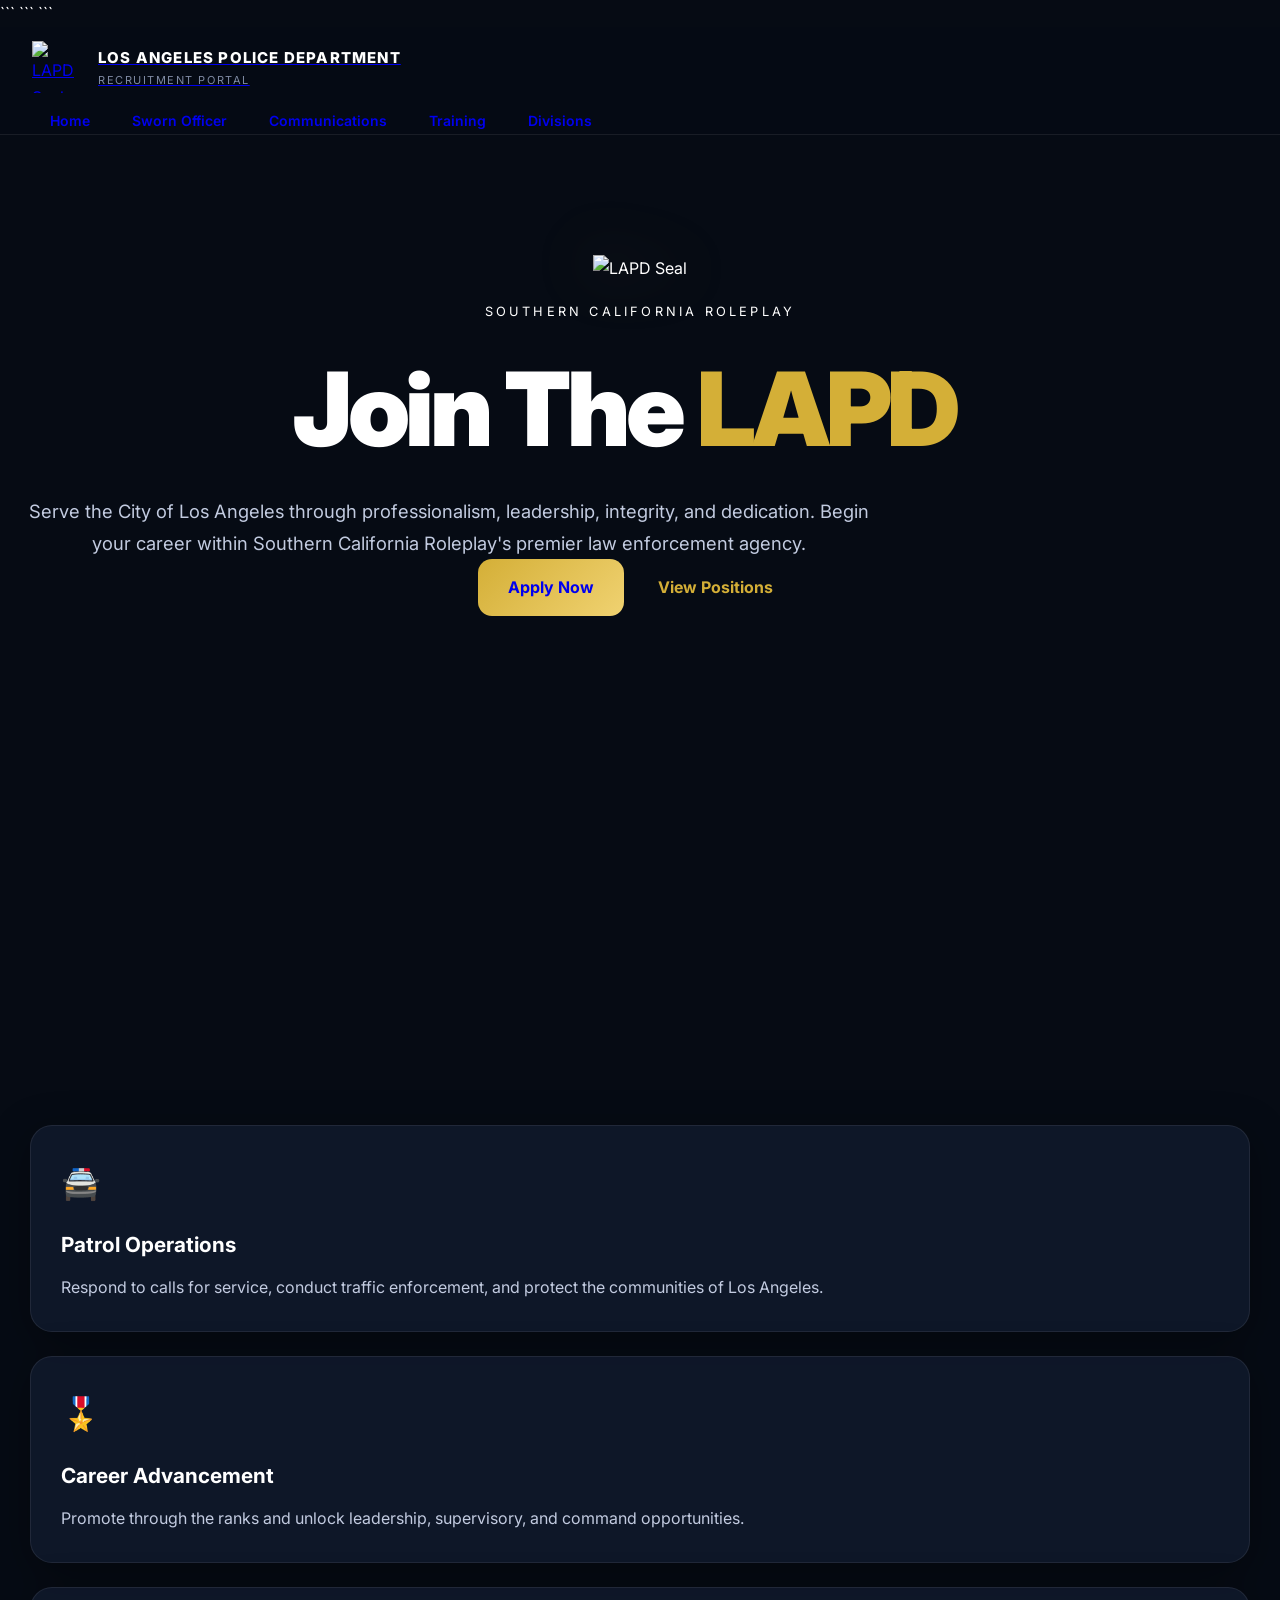
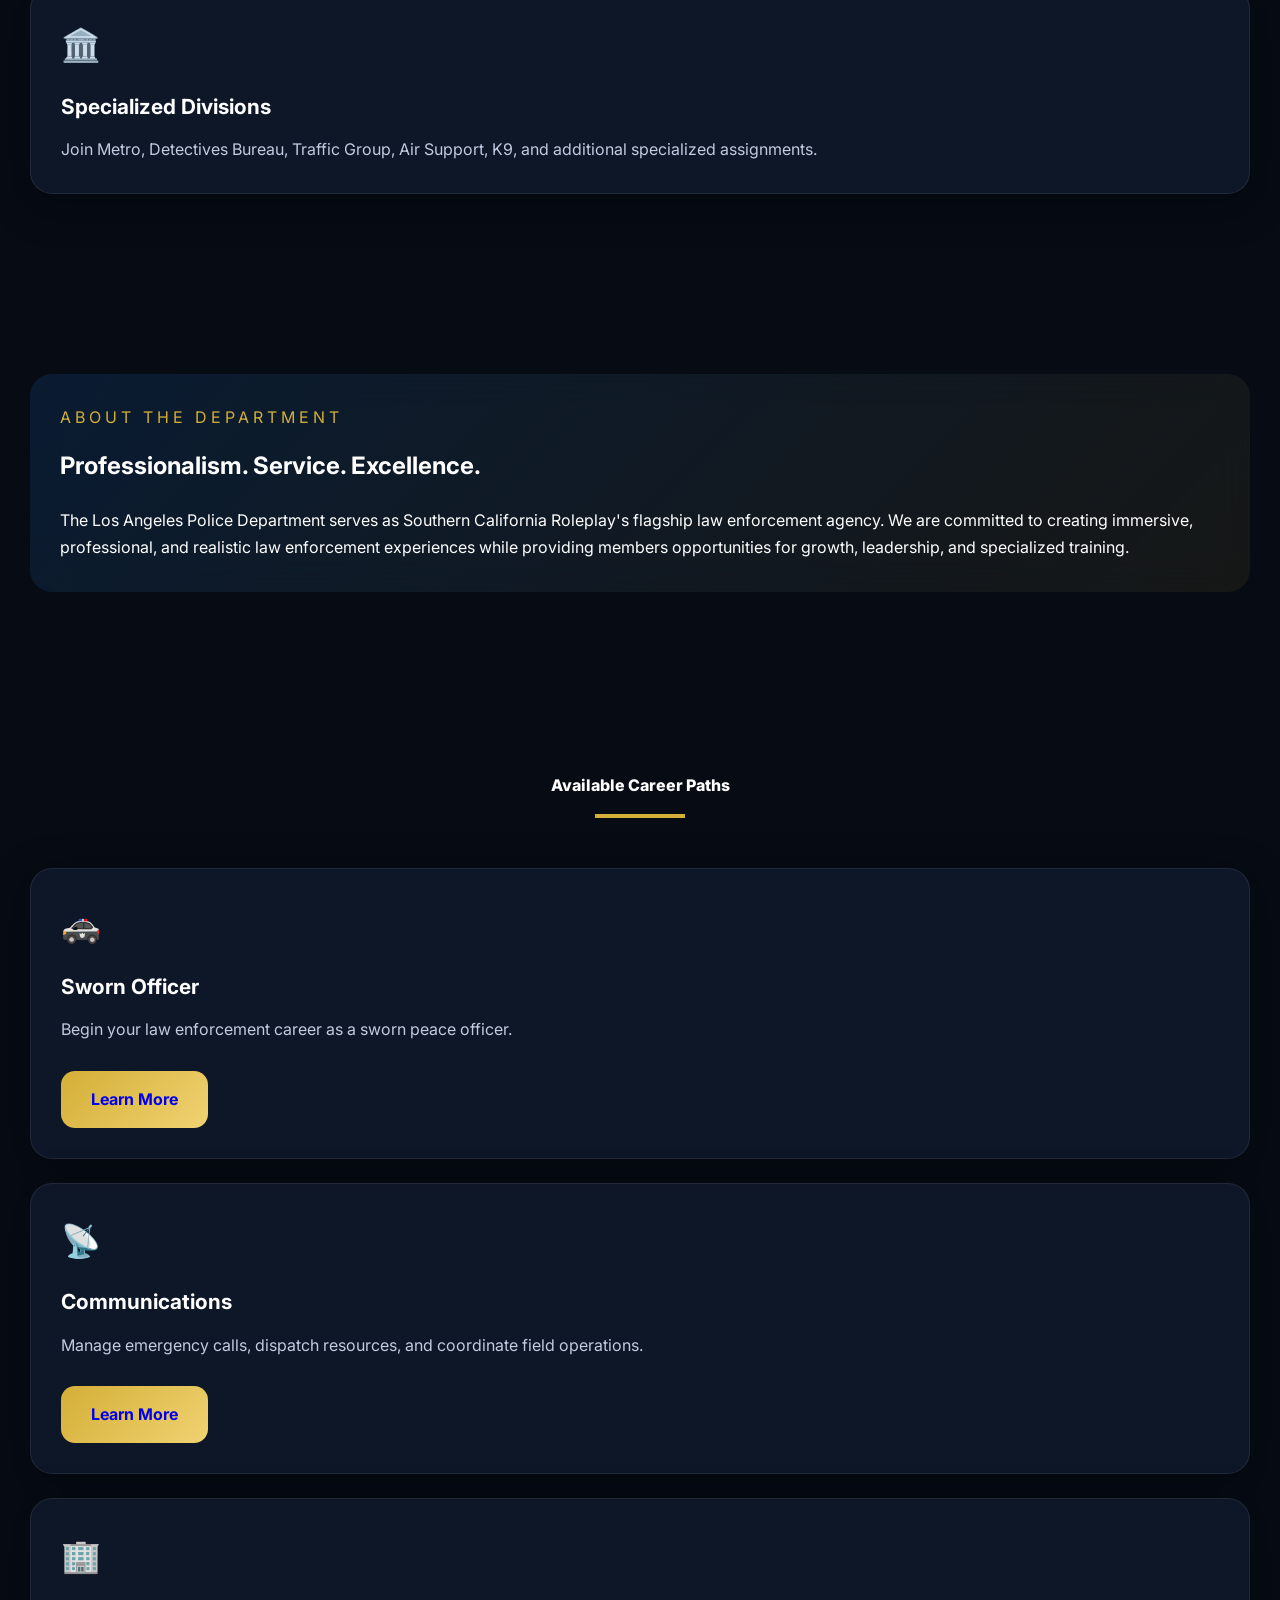
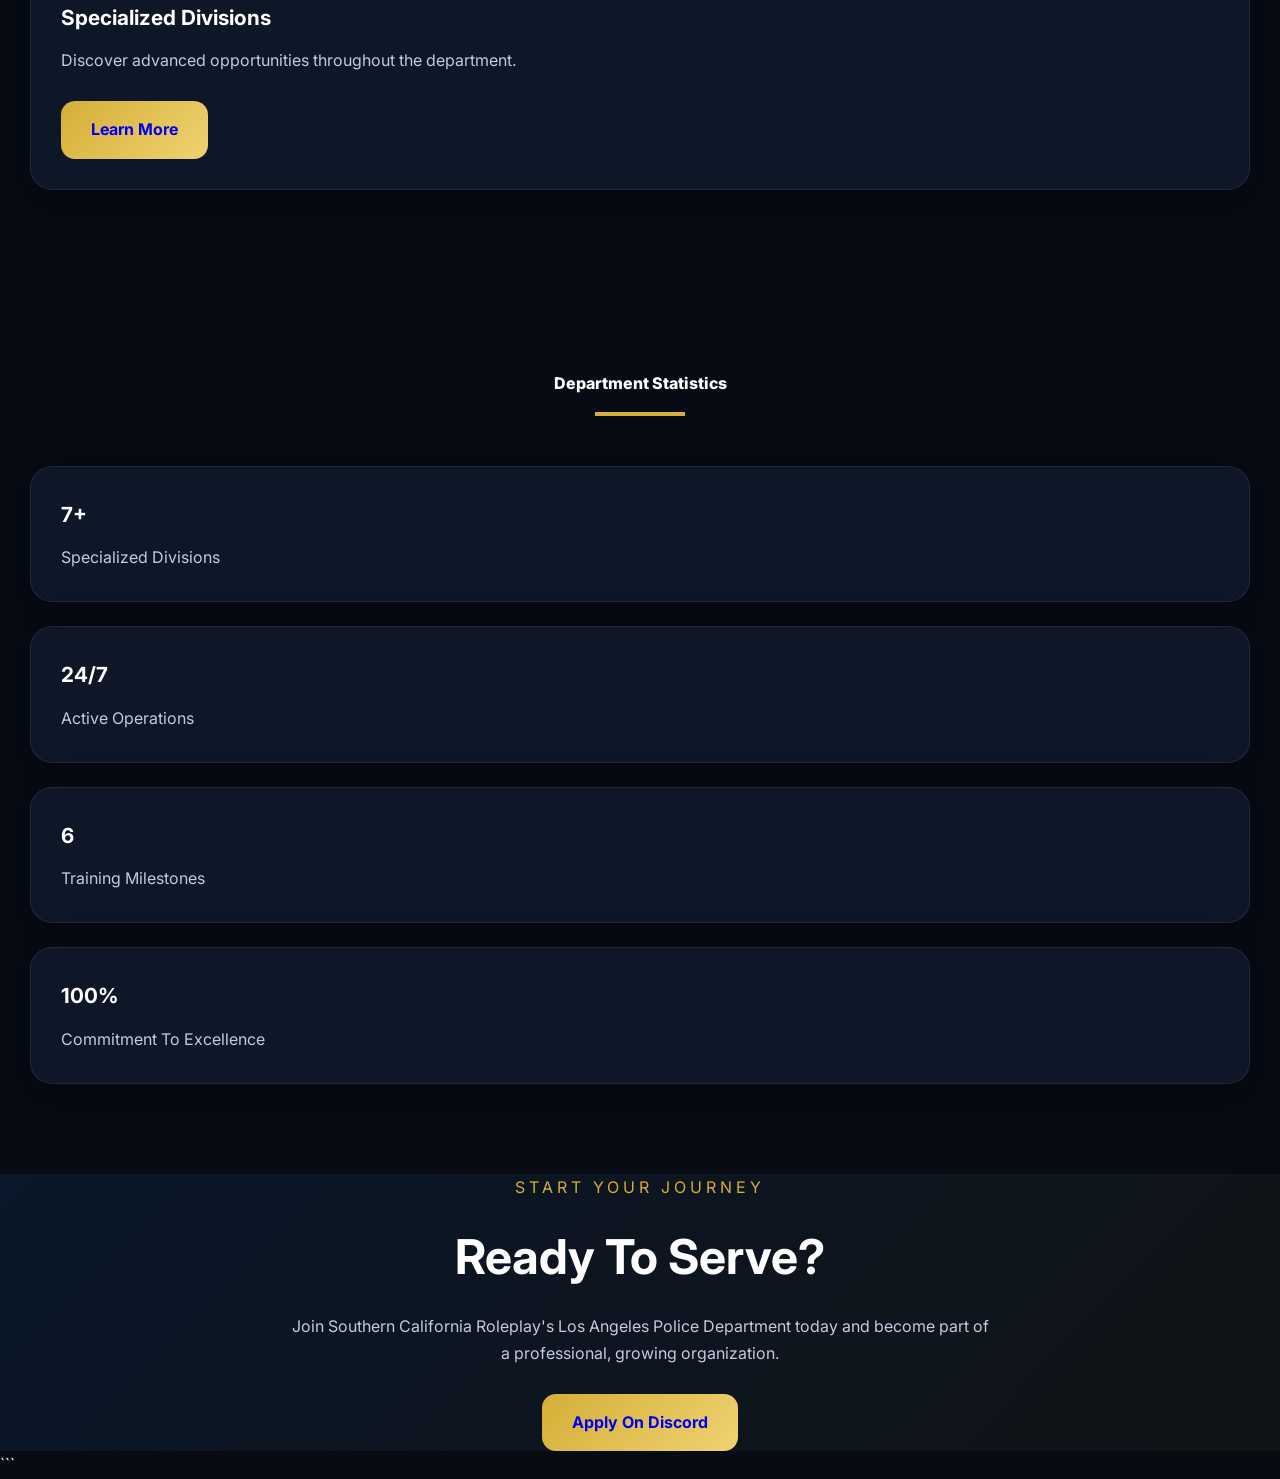
==== index.html @ cade48d7 "Update index.html" ====
<!DOCTYPE html>

<html lang="en">

<head>

```
<meta charset="UTF-8">
<meta name="viewport" content="width=device-width, initial-scale=1.0">

<title>LAPD Recruitment Portal | Southern California Roleplay</title>

<link rel="icon" type="image/png"
    href="https://upload.wikimedia.org/wikipedia/commons/a/aa/Seal_of_the_Los_Angeles_Police_Department.png">

<link rel="stylesheet" href="style.css">
```

</head>

<body>

```
<nav>

    <div class="nav-inner">

        <a class="nav-brand" href="index.html">

            <img src="https://upload.wikimedia.org/wikipedia/commons/a/aa/Seal_of_the_Los_Angeles_Police_Department.png"
                alt="LAPD Seal">

            <div class="nav-brand-text">
                <span class="dept">LOS ANGELES POLICE DEPARTMENT</span>
                <span class="sub">RECRUITMENT PORTAL</span>
            </div>

        </a>

        <ul class="nav-links">

            <li><a href="index.html">Home</a></li>
            <li><a href="sworn-officer.html">Sworn Officer</a></li>
            <li><a href="communications.html">Communications</a></li>
            <li><a href="training.html">Training</a></li>
            <li><a href="divisions.html">Divisions</a></li>

        </ul>

    </div>

</nav>

<section class="hero">

    <img class="hero-seal"
        src="https://upload.wikimedia.org/wikipedia/commons/a/aa/Seal_of_the_Los_Angeles_Police_Department.png"
        alt="LAPD Seal">

    <div class="hero-sub">
        SOUTHERN CALIFORNIA ROLEPLAY
    </div>

    <h1>
        Join The
        <span>LAPD</span>
    </h1>

    <p class="hero-tagline">

        Serve the City of Los Angeles through professionalism,
        leadership, integrity, and dedication.

        Begin your career within Southern California Roleplay's
        premier law enforcement agency.

    </p>

    <div class="hero-actions">

        <a href="https://discord.gg/8QvbBnqUuB"
            target="_blank"
            class="btn">
            Apply Now
        </a>

        <a href="sworn-officer.html"
            class="btn outline">
            View Positions
        </a>

    </div>

</section>

<section class="section">

    <div class="cards">

        <div class="card">

            <div class="card-icon">🚔</div>

            <h3>Patrol Operations</h3>

            <p>

                Respond to calls for service, conduct traffic
                enforcement, and protect the communities of Los Angeles.

            </p>

        </div>

        <div class="card">

            <div class="card-icon">🎖️</div>

            <h3>Career Advancement</h3>

            <p>

                Promote through the ranks and unlock leadership,
                supervisory, and command opportunities.

            </p>

        </div>

        <div class="card">

            <div class="card-icon">🏛️</div>

            <h3>Specialized Divisions</h3>

            <p>

                Join Metro, Detectives Bureau,
                Traffic Group, Air Support,
                K9, and additional specialized assignments.

            </p>

        </div>

    </div>

</section>

<section class="section">

    <div class="info-box">

        <div class="eyebrow">
            ABOUT THE DEPARTMENT
        </div>

        <h2 style="margin-bottom:20px;">
            Professionalism. Service. Excellence.
        </h2>

        <p>

            The Los Angeles Police Department serves as Southern California
            Roleplay's flagship law enforcement agency.

            We are committed to creating immersive, professional,
            and realistic law enforcement experiences while providing
            members opportunities for growth, leadership,
            and specialized training.

        </p>

    </div>

</section>

<section class="section">

    <div class="section-title">
        Available Career Paths
    </div>

    <div class="section-line"></div>

    <div class="cards">

        <div class="card">

            <div class="card-icon">
                🚓
            </div>

            <h3>
                Sworn Officer
            </h3>

            <p>

                Begin your law enforcement career
                as a sworn peace officer.

            </p>

            <br>

            <a href="sworn-officer.html"
                class="btn">
                Learn More
            </a>

        </div>

        <div class="card">

            <div class="card-icon">
                📡
            </div>

            <h3>
                Communications
            </h3>

            <p>

                Manage emergency calls,
                dispatch resources,
                and coordinate field operations.

            </p>

            <br>

            <a href="communications.html"
                class="btn">
                Learn More
            </a>

        </div>

        <div class="card">

            <div class="card-icon">
                🏢
            </div>

            <h3>
                Specialized Divisions
            </h3>

            <p>

                Discover advanced opportunities
                throughout the department.

            </p>

            <br>

            <a href="divisions.html"
                class="btn">
                Learn More
            </a>

        </div>

    </div>

</section>

<section class="section">

    <div class="section-title">
        Department Statistics
    </div>

    <div class="section-line"></div>

    <div class="cards">

        <div class="card">
            <h3>7+</h3>
            <p>Specialized Divisions</p>
        </div>

        <div class="card">
            <h3>24/7</h3>
            <p>Active Operations</p>
        </div>

        <div class="card">
            <h3>6</h3>
            <p>Training Milestones</p>
        </div>

        <div class="card">
            <h3>100%</h3>
            <p>Commitment To Excellence</p>
        </div>

    </div>

</section>

<section class="banner">

    <div class="eyebrow">
        START YOUR JOURNEY
    </div>

    <h2>
        Ready To Serve?
    </h2>

    <p>

        Join Southern California Roleplay's
        Los Angeles Police Department today
        and become part of a professional,
        growing organization.

    </p>

    <br>

    <a href="https://discord.gg/8QvbBnqUuB"
        target="_blank"
        class="btn">

        Apply On Discord

    </a>

</section>
```

</body>

</html>
---- style.css ----
@import url('https://fonts.googleapis.com/css2?family=Inter:wght@300;400;500;600;700;800;900&display=swap');

:root{
--bg:#060b14;
--surface:#0d1424;
--surface-light:#121c31;
--card:rgba(18,28,49,.72);

```
--primary:#1c5fa8;
--gold:#d4af37;

--text:#ffffff;
--text-soft:#c2cbe0;
--text-muted:#7f8aa3;

--border:rgba(255,255,255,.08);

--shadow:
    0 10px 40px rgba(0,0,0,.35);

--shadow-hover:
    0 20px 60px rgba(0,0,0,.55);

--radius:22px;

--transition:.35s cubic-bezier(.4,0,.2,1);
```

}

*{
margin:0;
padding:0;
box-sizing:border-box;
}

html{
scroll-behavior:smooth;
}

body{
font-family:'Inter',sans-serif;
background:var(--bg);
color:var(--text);
overflow-x:hidden;
min-height:100vh;
line-height:1.7;
position:relative;
}

/* Animated Background */

body::before{
content:'';
position:fixed;
inset:0;

```
background:
    radial-gradient(circle at 20% 20%, rgba(28,95,168,.18), transparent 30%),
    radial-gradient(circle at 80% 30%, rgba(212,175,55,.10), transparent 25%),
    radial-gradient(circle at 60% 80%, rgba(28,95,168,.14), transparent 30%);

animation:ambient 18s ease-in-out infinite alternate;

pointer-events:none;
z-index:-2;
```

}

body::after{
content:'';
position:fixed;
inset:0;

```
background-image:
    linear-gradient(rgba(255,255,255,.025) 1px, transparent 1px),
    linear-gradient(90deg, rgba(255,255,255,.025) 1px, transparent 1px);

background-size:60px 60px;

opacity:.25;

pointer-events:none;

z-index:-1;
```

}

@keyframes ambient{
0%{
transform:scale(1) translate(0,0);
}
100%{
transform:scale(1.15) translate(-40px,-20px);
}
}

/* NAVIGATION */

nav{
position:sticky;
top:0;
z-index:999;

```
backdrop-filter:blur(18px);

background:rgba(6,11,20,.75);

border-bottom:1px solid var(--border);
```

}

.nav-inner{
max-width:1400px;
margin:auto;

```
display:flex;
align-items:center;

padding:0 32px;
```

}

.nav-brand{
display:flex;
align-items:center;
gap:14px;

```
text-decoration:none;

margin-right:auto;

padding:14px 0;
```

}

.nav-brand img{
width:52px;
height:52px;
object-fit:contain;

```
animation:float 6s ease-in-out infinite;
```

}

.nav-brand-text{
display:flex;
flex-direction:column;
}

.nav-brand-text .dept{
color:white;
font-weight:800;
font-size:15px;
letter-spacing:.08em;
}

.nav-brand-text .sub{
color:var(--text-muted);
font-size:11px;
text-transform:uppercase;
letter-spacing:.14em;
}

.nav-links{
display:flex;
list-style:none;
gap:6px;
}

.nav-links a{
position:relative;

```
color:var(--text-soft);

text-decoration:none;

font-weight:600;

font-size:14px;

padding:12px 18px;

border-radius:12px;

transition:var(--transition);
```

}

.nav-links a::after{
content:'';

```
position:absolute;

bottom:6px;
left:50%;

width:0;
height:2px;

background:var(--gold);

transition:var(--transition);

transform:translateX(-50%);
```

}

.nav-links a:hover{
color:white;
background:rgba(255,255,255,.04);
}

.nav-links a:hover::after{
width:60%;
}

/* HERO */

.hero{
min-height:100vh;

```
display:flex;
justify-content:center;
align-items:center;
flex-direction:column;

text-align:center;

padding:120px 24px;

position:relative;
```

}

.hero-seal{
width:150px;

```
margin-bottom:35px;

filter:
    drop-shadow(0 0 30px rgba(212,175,55,.25));

animation:float 5s ease-in-out infinite;
```

}

.hero h1{
font-size:clamp(3rem,8vw,7rem);

```
line-height:.95;

font-weight:900;

letter-spacing:-.04em;

max-width:1200px;
```

}

.hero h1 span{
color:var(--gold);
}

.hero-sub{
margin-top:18px;

```
color:var(--text-muted);

letter-spacing:.25em;

text-transform:uppercase;

font-size:.8rem;
```

}

.hero-tagline{
max-width:850px;

```
margin-top:24px;

color:var(--text-soft);

font-size:1.15rem;
```

}

.hero-divider{
width:120px;
height:2px;

```
background:linear-gradient(
    90deg,
    transparent,
    var(--gold),
    transparent
);

margin:30px auto;
```

}

/* BUTTONS */

.btn{
display:inline-flex;

```
align-items:center;
justify-content:center;

padding:15px 30px;

border-radius:14px;

font-weight:700;

text-decoration:none;

transition:var(--transition);

cursor:pointer;
```

}

.btn:hover{
transform:translateY(-4px);
}

.btn{
background:linear-gradient(
135deg,
var(--gold),
#f0d271
);

```
color:#111;
```

}

.btn.outline{
background:transparent;

```
border:1px solid rgba(212,175,55,.4);

color:var(--gold);
```

}

/* PAGE HEADER */

.page-header{
text-align:center;
padding:100px 20px 60px;
}

.page-header h1{
font-size:clamp(2.5rem,6vw,5rem);
font-weight:800;
}

.eyebrow{
color:var(--gold);

```
text-transform:uppercase;

letter-spacing:.25em;

margin-bottom:15px;
```

}

/* SECTIONS */

.section{
max-width:1400px;
margin:auto;
padding:90px 30px;
}

.section-title{
text-align:center;

```
font-size:2.8rem;

margin-bottom:15px;

font-weight:800;
```

}

.section-line{
width:90px;
height:4px;

```
border-radius:999px;

background:var(--gold);

margin:0 auto 50px;
```

}

/* CARDS */

.cards{
display:grid;

```
grid-template-columns:
    repeat(auto-fit,minmax(300px,1fr));

gap:24px;
```

}

.card{
background:var(--card);

```
backdrop-filter:blur(20px);

border:1px solid var(--border);

border-radius:var(--radius);

padding:30px;

transition:var(--transition);

box-shadow:var(--shadow);
```

}

.card:hover{
transform:
translateY(-10px);

```
border-color:
    rgba(212,175,55,.35);

box-shadow:
    var(--shadow-hover);
```

}

.card h3{
margin-bottom:12px;
font-size:1.3rem;
}

.card p{
color:var(--text-soft);
}

.card-icon{
font-size:2rem;
margin-bottom:16px;
}

/* TWO COLUMN */

.two-col{
display:grid;
grid-template-columns:1fr 1fr;
gap:30px;
}

/* DIVISIONS */

.divisions-grid{
display:grid;

```
grid-template-columns:
    repeat(auto-fit,minmax(320px,1fr));

gap:24px;
```

}

.division-card{
background:var(--surface);

```
border:1px solid var(--border);

border-radius:20px;

padding:28px;

transition:var(--transition);
```

}

.division-card:hover{
transform:
translateY(-8px);

```
border-color:
    rgba(212,175,55,.3);
```

}

.division-card h3{
margin-bottom:8px;
}

.division-card p{
color:var(--text-soft);
}

/* TRAINING STEPS */

.steps{
display:flex;
flex-direction:column;
gap:24px;
}

.step{
display:flex;
gap:24px;
}

.step-num{
min-width:60px;
height:60px;

```
border-radius:50%;

background:linear-gradient(
    135deg,
    var(--gold),
    #f0d271
);

color:#111;

display:flex;
align-items:center;
justify-content:center;

font-weight:800;
```

}

.step-body{
background:var(--card);

```
border:1px solid var(--border);

padding:25px;

border-radius:18px;

flex:1;
```

}

/* INFO BOX */

.info-box{
background:
linear-gradient(
135deg,
rgba(28,95,168,.2),
rgba(212,175,55,.08)
);

```
border:1px solid rgba(255,255,255,.08);

backdrop-filter:blur(18px);

padding:30px;

border-radius:22px;
```

}

.info-box h3{
color:var(--gold);
margin-bottom:15px;
}

.info-box ul{
list-style:none;
}

.info-box li{
margin-bottom:10px;
color:var(--text-soft);
}

/* BANNER */

.banner{
text-align:center;

```
padding:120px 24px;

background:
    linear-gradient(
        135deg,
        rgba(28,95,168,.15),
        rgba(212,175,55,.05)
    );
```

}

.banner h2{
font-size:3rem;
margin-bottom:15px;
}

.banner p{
max-width:700px;
margin:auto;
color:var(--text-soft);
}

/* ANIMATIONS */

@keyframes float{
0%,100%{
transform:translateY(0);
}

```
50%{
    transform:translateY(-12px);
}
```

}

/* SCROLLBAR */

::-webkit-scrollbar{
width:10px;
}

::-webkit-scrollbar-track{
background:#09111f;
}

::-webkit-scrollbar-thumb{
background:#223452;
border-radius:999px;
}

::-webkit-scrollbar-thumb:hover

/* MOBILE */

@media(max-width:900px){

```
.nav-inner{
    flex-direction:column;
    padding:15px;
}

.nav-links{
    flex-wrap:wrap;
    justify-content:center;
}

.hero h1{
    font-size:3rem;
}

.two-col{
    grid-template-columns:1fr;
}

.section{
    padding:70px 20px;
}
```

}
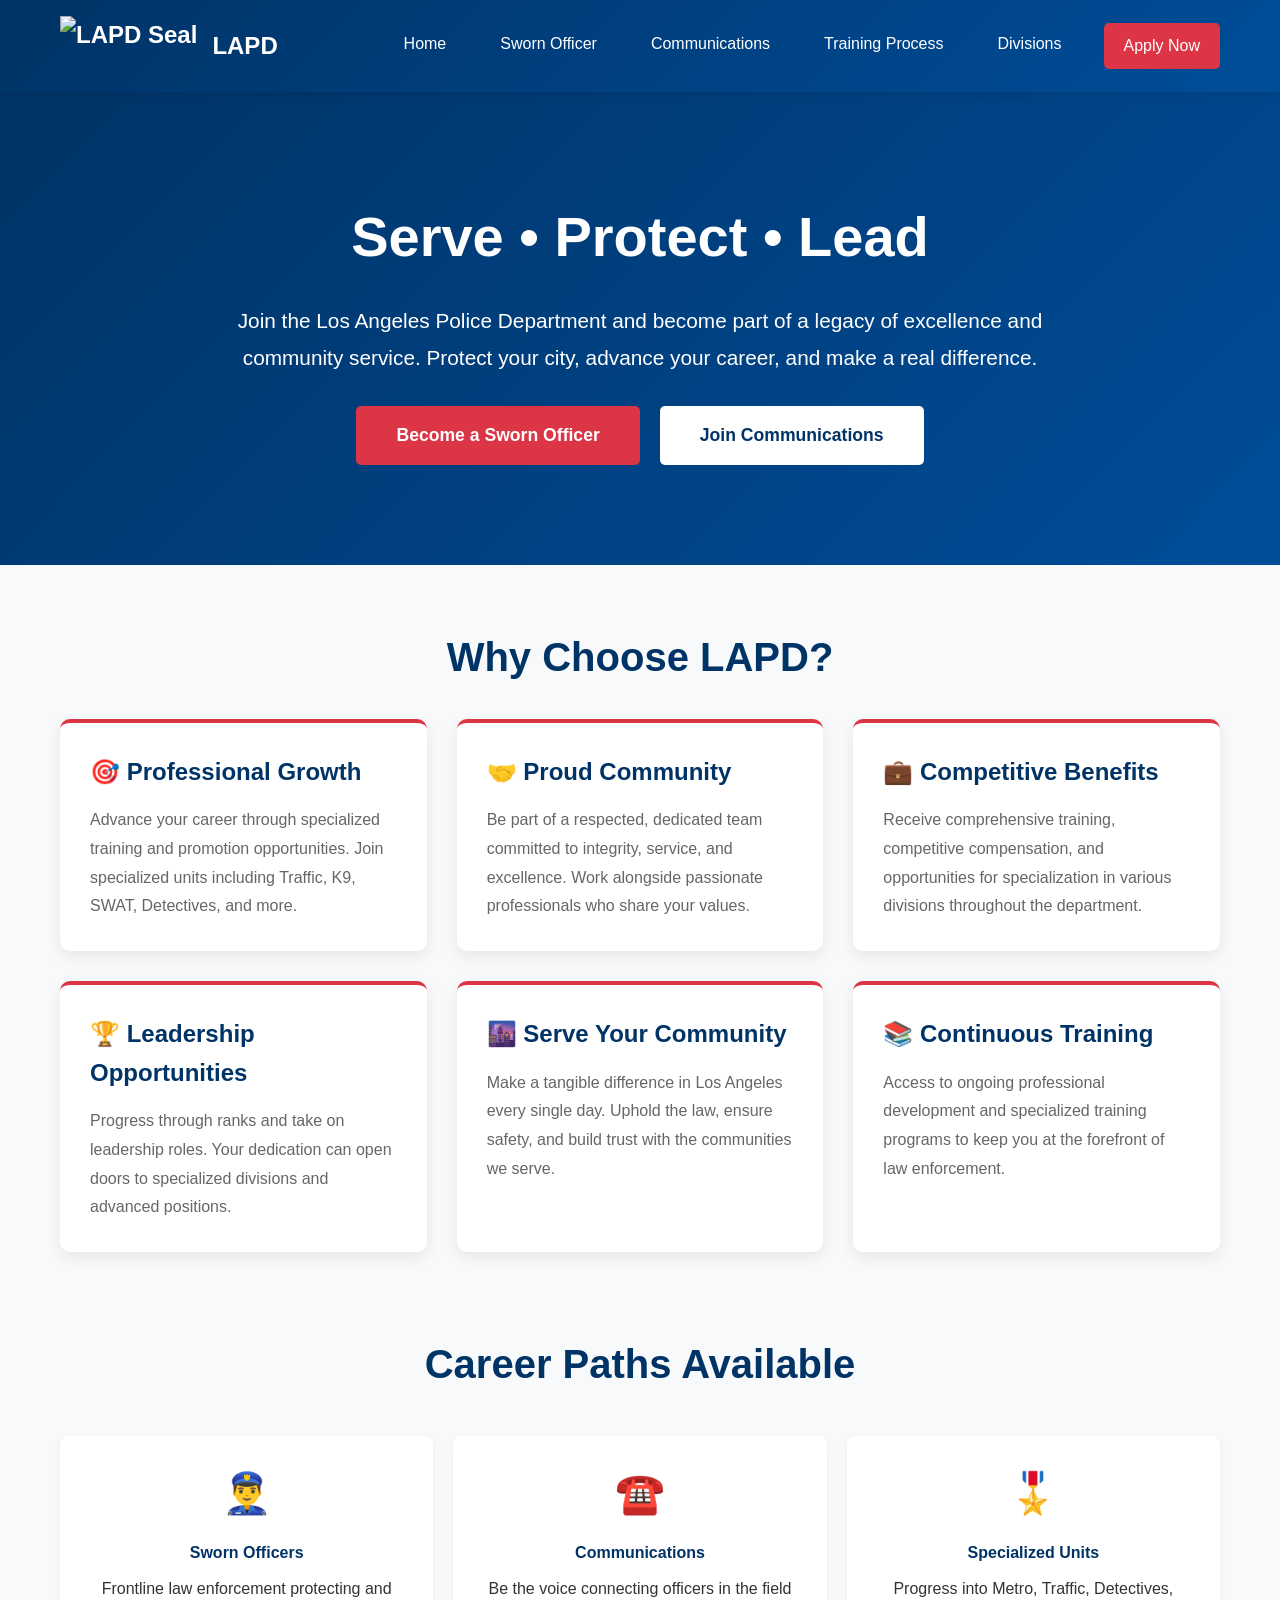
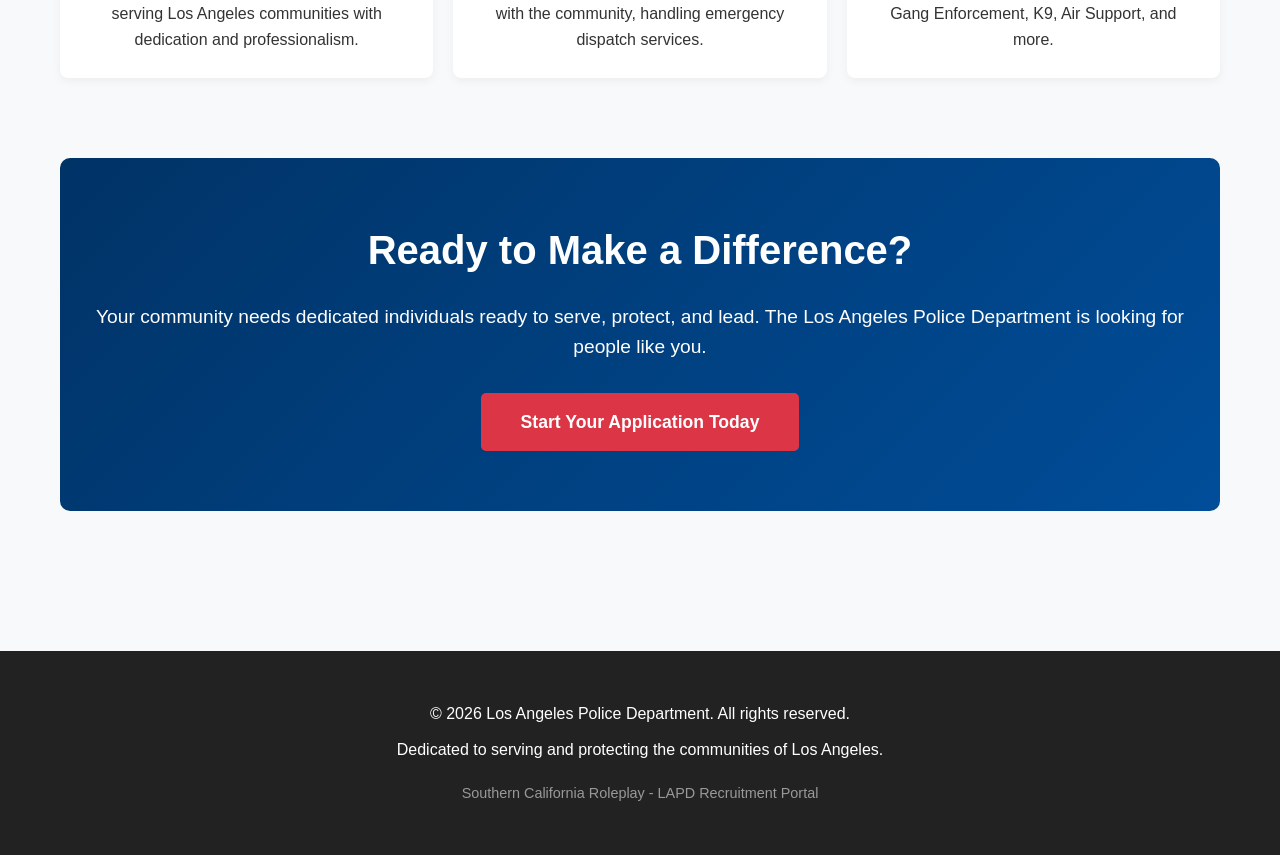
==== commit 9b7e13dc: "Enhance HTML structure and styling Added meta tags for character set and viewport, updated title, an" ====
--- a/index.html
+++ b/index.html
@@ -1,339 +1,384 @@
 <!DOCTYPE html>
-
 <html lang="en">
-
 <head>
-
-```
-<meta charset="UTF-8">
-<meta name="viewport" content="width=device-width, initial-scale=1.0">
-
-<title>LAPD Recruitment Portal | Southern California Roleplay</title>
-
-<link rel="icon" type="image/png"
-    href="https://upload.wikimedia.org/wikipedia/commons/a/aa/Seal_of_the_Los_Angeles_Police_Department.png">
-
-<link rel="stylesheet" href="style.css">
-```
-
+    <meta charset="UTF-8">
+    <meta name="viewport" content="width=device-width, initial-scale=1.0">
+    <title>LAPD - Los Angeles Police Department</title>
+    <link rel="icon" type="image/png" href="https://imgs.search.brave.com/Uksy3JBQ6Fc6BLzeH83DbgczmPlGqqbIhVcjA9YMeFY/rs:fit:860:0:0:0/g:ce/aHR0cHM6Ly91cGxv/YWQud2lraW1lZGlh/Lm9yZy93aWtpcGVk/aWEvY29tbW9ucy9h/L2FhL1NlYWxfb2Zf/dGhlX0xvc19Bbmdl/bGVzX1BvbGljZV9E/ZXBhcnRtZW50LnBu/Zw">
+    <style>
+        * {
+            margin: 0;
+            padding: 0;
+            box-sizing: border-box;
+        }
+
+        body {
+            font-family: 'Segoe UI', Tahoma, Geneva, Verdana, sans-serif;
+            line-height: 1.6;
+            color: #333;
+            background-color: #f8f9fa;
+        }
+
+        header {
+            background: linear-gradient(135deg, #003366 0%, #004d99 100%);
+            color: white;
+            padding: 1rem 0;
+            position: sticky;
+            top: 0;
+            z-index: 1000;
+            box-shadow: 0 2px 10px rgba(0,0,0,0.1);
+        }
+
+        .header-content {
+            max-width: 1200px;
+            margin: 0 auto;
+            padding: 0 20px;
+            display: flex;
+            justify-content: space-between;
+            align-items: center;
+        }
+
+        .logo {
+            display: flex;
+            align-items: center;
+            gap: 15px;
+            font-size: 24px;
+            font-weight: bold;
+        }
+
+        .logo img {
+            height: 60px;
+            width: auto;
+        }
+
+        nav {
+            display: flex;
+            gap: 30px;
+            list-style: none;
+        }
+
+        nav a {
+            color: white;
+            text-decoration: none;
+            font-weight: 500;
+            transition: all 0.3s ease;
+            padding: 8px 12px;
+            border-radius: 4px;
+        }
+
+        nav a:hover {
+            background-color: rgba(255,255,255,0.1);
+            transform: translateY(-2px);
+        }
+
+        .apply-btn {
+            background-color: #dc3545 !important;
+            padding: 10px 20px !important;
+            border-radius: 5px !important;
+            transition: background-color 0.3s ease;
+        }
+
+        .apply-btn:hover {
+            background-color: #c82333 !important;
+        }
+
+        .hero {
+            background: linear-gradient(135deg, #003366 0%, #004d99 100%);
+            color: white;
+            padding: 100px 20px;
+            text-align: center;
+            position: relative;
+            overflow: hidden;
+        }
+
+        .hero::before {
+            content: '';
+            position: absolute;
+            top: 0;
+            left: 0;
+            right: 0;
+            bottom: 0;
+            background: url('data:image/svg+xml,<svg xmlns="http://www.w3.org/2000/svg" viewBox="0 0 1200 600"><defs><pattern id="grid" width="40" height="40" patternUnits="userSpaceOnUse"><path d="M 40 0 L 0 0 0 40" fill="none" stroke="white" stroke-width="0.5" opacity="0.05"/></pattern></defs><rect width="1200" height="600" fill="url(%23grid)"/></svg>');
+            opacity: 0.1;
+        }
+
+        .hero-content {
+            max-width: 900px;
+            margin: 0 auto;
+            position: relative;
+            z-index: 1;
+        }
+
+        .hero h1 {
+            font-size: 3.5rem;
+            margin-bottom: 20px;
+            font-weight: 700;
+        }
+
+        .hero p {
+            font-size: 1.3rem;
+            margin-bottom: 30px;
+            line-height: 1.8;
+        }
+
+        .hero-buttons {
+            display: flex;
+            gap: 20px;
+            justify-content: center;
+            flex-wrap: wrap;
+        }
+
+        .btn {
+            padding: 15px 40px;
+            font-size: 1.1rem;
+            border: none;
+            border-radius: 5px;
+            cursor: pointer;
+            text-decoration: none;
+            display: inline-block;
+            transition: all 0.3s ease;
+            font-weight: 600;
+        }
+
+        .btn-primary {
+            background-color: #dc3545;
+            color: white;
+        }
+
+        .btn-primary:hover {
+            background-color: #c82333;
+            transform: translateY(-3px);
+            box-shadow: 0 10px 25px rgba(220,53,69,0.3);
+        }
+
+        .btn-secondary {
+            background-color: white;
+            color: #003366;
+        }
+
+        .btn-secondary:hover {
+            background-color: #f0f0f0;
+            transform: translateY(-3px);
+            box-shadow: 0 10px 25px rgba(0,51,102,0.2);
+        }
+
+        .content {
+            max-width: 1200px;
+            margin: 0 auto;
+            padding: 60px 20px;
+        }
+
+        .section {
+            margin-bottom: 80px;
+        }
+
+        .section-title {
+            font-size: 2.5rem;
+            color: #003366;
+            margin-bottom: 30px;
+            text-align: center;
+        }
+
+        .cards {
+            display: grid;
+            grid-template-columns: repeat(auto-fit, minmax(300px, 1fr));
+            gap: 30px;
+            margin-bottom: 40px;
+        }
+
+        .card {
+            background: white;
+            padding: 30px;
+            border-radius: 10px;
+            box-shadow: 0 5px 15px rgba(0,0,0,0.08);
+            transition: all 0.3s ease;
+            border-top: 4px solid #dc3545;
+        }
+
+        .card:hover {
+            transform: translateY(-10px);
+            box-shadow: 0 15px 30px rgba(0,0,0,0.15);
+        }
+
+        .card h3 {
+            color: #003366;
+            margin-bottom: 15px;
+            font-size: 1.5rem;
+        }
+
+        .card p {
+            color: #666;
+            line-height: 1.8;
+        }
+
+        .features {
+            display: grid;
+            grid-template-columns: repeat(auto-fit, minmax(250px, 1fr));
+            gap: 20px;
+            margin: 40px 0;
+        }
+
+        .feature {
+            background: white;
+            padding: 25px;
+            border-radius: 8px;
+            box-shadow: 0 3px 10px rgba(0,0,0,0.05);
+            text-align: center;
+        }
+
+        .feature-icon {
+            font-size: 2.5rem;
+            margin-bottom: 15px;
+        }
+
+        .feature h4 {
+            color: #003366;
+            margin-bottom: 10px;
+        }
+
+        .cta-section {
+            background: linear-gradient(135deg, #003366 0%, #004d99 100%);
+            color: white;
+            padding: 60px 20px;
+            text-align: center;
+            border-radius: 10px;
+            margin-top: 60px;
+        }
+
+        .cta-section h2 {
+            font-size: 2.5rem;
+            margin-bottom: 20px;
+        }
+
+        .cta-section p {
+            font-size: 1.2rem;
+            margin-bottom: 30px;
+        }
+
+        footer {
+            background-color: #222;
+            color: white;
+            text-align: center;
+            padding: 40px 20px;
+            margin-top: 80px;
+        }
+
+        footer p {
+            margin: 10px 0;
+        }
+
+        @media (max-width: 768px) {
+            nav {
+                flex-direction: column;
+                gap: 10px;
+            }
+
+            .hero h1 {
+                font-size: 2.5rem;
+            }
+
+            .hero-buttons {
+                flex-direction: column;
+            }
+
+            .hero-buttons .btn {
+                width: 100%;
+            }
+        }
+    </style>
 </head>
-
 <body>
-
-```
-<nav>
-
-    <div class="nav-inner">
-
-        <a class="nav-brand" href="index.html">
-
-            <img src="https://upload.wikimedia.org/wikipedia/commons/a/aa/Seal_of_the_Los_Angeles_Police_Department.png"
-                alt="LAPD Seal">
-
-            <div class="nav-brand-text">
-                <span class="dept">LOS ANGELES POLICE DEPARTMENT</span>
-                <span class="sub">RECRUITMENT PORTAL</span>
+    <header>
+        <div class="header-content">
+            <div class="logo">
+                <img src="https://imgs.search.brave.com/Uksy3JBQ6Fc6BLzeH83DbgczmPlGqqbIhVcjA9YMeFY/rs:fit:860:0:0:0/g:ce/aHR0cHM6Ly91cGxv/YWQud2lraW1lZGlh/Lm9yZy93aWtpcGVk/aWEvY29tbW9ucy9h/L2FhL1NlYWxfb2Zf/dGhlX0xvc19Bbmdl/bGVzX1BvbGljZV9E/ZXBhcnRtZW50LnBu/Zw" alt="LAPD Seal">
+                <span>LAPD</span>
             </div>
-
-        </a>
-
-        <ul class="nav-links">
-
-            <li><a href="index.html">Home</a></li>
-            <li><a href="sworn-officer.html">Sworn Officer</a></li>
-            <li><a href="communications.html">Communications</a></li>
-            <li><a href="training.html">Training</a></li>
-            <li><a href="divisions.html">Divisions</a></li>
-
-        </ul>
-
+            <nav>
+                <a href="index.html">Home</a>
+                <a href="sworn-officer.html">Sworn Officer</a>
+                <a href="communications.html">Communications</a>
+                <a href="training.html">Training Process</a>
+                <a href="divisions.html">Divisions</a>
+                <a href="https://discord.gg/8QvbBnqUuB" class="apply-btn" target="_blank">Apply Now</a>
+            </nav>
+        </div>
+    </header>
+
+    <section class="hero">
+        <div class="hero-content">
+            <h1>Serve • Protect • Lead</h1>
+            <p>Join the Los Angeles Police Department and become part of a legacy of excellence and community service. Protect your city, advance your career, and make a real difference.</p>
+            <div class="hero-buttons">
+                <a href="sworn-officer.html" class="btn btn-primary">Become a Sworn Officer</a>
+                <a href="communications.html" class="btn btn-secondary">Join Communications</a>
+            </div>
+        </div>
+    </section>
+
+    <div class="content">
+        <section class="section">
+            <h2 class="section-title">Why Choose LAPD?</h2>
+            <div class="cards">
+                <div class="card">
+                    <h3>🎯 Professional Growth</h3>
+                    <p>Advance your career through specialized training and promotion opportunities. Join specialized units including Traffic, K9, SWAT, Detectives, and more.</p>
+                </div>
+                <div class="card">
+                    <h3>🤝 Proud Community</h3>
+                    <p>Be part of a respected, dedicated team committed to integrity, service, and excellence. Work alongside passionate professionals who share your values.</p>
+                </div>
+                <div class="card">
+                    <h3>💼 Competitive Benefits</h3>
+                    <p>Receive comprehensive training, competitive compensation, and opportunities for specialization in various divisions throughout the department.</p>
+                </div>
+                <div class="card">
+                    <h3>🏆 Leadership Opportunities</h3>
+                    <p>Progress through ranks and take on leadership roles. Your dedication can open doors to specialized divisions and advanced positions.</p>
+                </div>
+                <div class="card">
+                    <h3>🌆 Serve Your Community</h3>
+                    <p>Make a tangible difference in Los Angeles every single day. Uphold the law, ensure safety, and build trust with the communities we serve.</p>
+                </div>
+                <div class="card">
+                    <h3>📚 Continuous Training</h3>
+                    <p>Access to ongoing professional development and specialized training programs to keep you at the forefront of law enforcement.</p>
+                </div>
+            </div>
+        </section>
+
+        <section class="section">
+            <h2 class="section-title">Career Paths Available</h2>
+            <div class="features">
+                <div class="feature">
+                    <div class="feature-icon">👮‍♂️</div>
+                    <h4>Sworn Officers</h4>
+                    <p>Frontline law enforcement protecting and serving Los Angeles communities with dedication and professionalism.</p>
+                </div>
+                <div class="feature">
+                    <div class="feature-icon">☎️</div>
+                    <h4>Communications</h4>
+                    <p>Be the voice connecting officers in the field with the community, handling emergency dispatch services.</p>
+                </div>
+                <div class="feature">
+                    <div class="feature-icon">🎖️</div>
+                    <h4>Specialized Units</h4>
+                    <p>Progress into Metro, Traffic, Detectives, Gang Enforcement, K9, Air Support, and more.</p>
+                </div>
+            </div>
+        </section>
+
+        <section class="cta-section">
+            <h2>Ready to Make a Difference?</h2>
+            <p>Your community needs dedicated individuals ready to serve, protect, and lead. The Los Angeles Police Department is looking for people like you.</p>
+            <a href="https://discord.gg/8QvbBnqUuB" class="btn btn-primary" target="_blank">Start Your Application Today</a>
+        </section>
     </div>
 
-</nav>
-
-<section class="hero">
-
-    <img class="hero-seal"
-        src="https://upload.wikimedia.org/wikipedia/commons/a/aa/Seal_of_the_Los_Angeles_Police_Department.png"
-        alt="LAPD Seal">
-
-    <div class="hero-sub">
-        SOUTHERN CALIFORNIA ROLEPLAY
-    </div>
-
-    <h1>
-        Join The
-        <span>LAPD</span>
-    </h1>
-
-    <p class="hero-tagline">
-
-        Serve the City of Los Angeles through professionalism,
-        leadership, integrity, and dedication.
-
-        Begin your career within Southern California Roleplay's
-        premier law enforcement agency.
-
-    </p>
-
-    <div class="hero-actions">
-
-        <a href="https://discord.gg/8QvbBnqUuB"
-            target="_blank"
-            class="btn">
-            Apply Now
-        </a>
-
-        <a href="sworn-officer.html"
-            class="btn outline">
-            View Positions
-        </a>
-
-    </div>
-
-</section>
-
-<section class="section">
-
-    <div class="cards">
-
-        <div class="card">
-
-            <div class="card-icon">🚔</div>
-
-            <h3>Patrol Operations</h3>
-
-            <p>
-
-                Respond to calls for service, conduct traffic
-                enforcement, and protect the communities of Los Angeles.
-
-            </p>
-
-        </div>
-
-        <div class="card">
-
-            <div class="card-icon">🎖️</div>
-
-            <h3>Career Advancement</h3>
-
-            <p>
-
-                Promote through the ranks and unlock leadership,
-                supervisory, and command opportunities.
-
-            </p>
-
-        </div>
-
-        <div class="card">
-
-            <div class="card-icon">🏛️</div>
-
-            <h3>Specialized Divisions</h3>
-
-            <p>
-
-                Join Metro, Detectives Bureau,
-                Traffic Group, Air Support,
-                K9, and additional specialized assignments.
-
-            </p>
-
-        </div>
-
-    </div>
-
-</section>
-
-<section class="section">
-
-    <div class="info-box">
-
-        <div class="eyebrow">
-            ABOUT THE DEPARTMENT
-        </div>
-
-        <h2 style="margin-bottom:20px;">
-            Professionalism. Service. Excellence.
-        </h2>
-
-        <p>
-
-            The Los Angeles Police Department serves as Southern California
-            Roleplay's flagship law enforcement agency.
-
-            We are committed to creating immersive, professional,
-            and realistic law enforcement experiences while providing
-            members opportunities for growth, leadership,
-            and specialized training.
-
-        </p>
-
-    </div>
-
-</section>
-
-<section class="section">
-
-    <div class="section-title">
-        Available Career Paths
-    </div>
-
-    <div class="section-line"></div>
-
-    <div class="cards">
-
-        <div class="card">
-
-            <div class="card-icon">
-                🚓
-            </div>
-
-            <h3>
-                Sworn Officer
-            </h3>
-
-            <p>
-
-                Begin your law enforcement career
-                as a sworn peace officer.
-
-            </p>
-
-            <br>
-
-            <a href="sworn-officer.html"
-                class="btn">
-                Learn More
-            </a>
-
-        </div>
-
-        <div class="card">
-
-            <div class="card-icon">
-                📡
-            </div>
-
-            <h3>
-                Communications
-            </h3>
-
-            <p>
-
-                Manage emergency calls,
-                dispatch resources,
-                and coordinate field operations.
-
-            </p>
-
-            <br>
-
-            <a href="communications.html"
-                class="btn">
-                Learn More
-            </a>
-
-        </div>
-
-        <div class="card">
-
-            <div class="card-icon">
-                🏢
-            </div>
-
-            <h3>
-                Specialized Divisions
-            </h3>
-
-            <p>
-
-                Discover advanced opportunities
-                throughout the department.
-
-            </p>
-
-            <br>
-
-            <a href="divisions.html"
-                class="btn">
-                Learn More
-            </a>
-
-        </div>
-
-    </div>
-
-</section>
-
-<section class="section">
-
-    <div class="section-title">
-        Department Statistics
-    </div>
-
-    <div class="section-line"></div>
-
-    <div class="cards">
-
-        <div class="card">
-            <h3>7+</h3>
-            <p>Specialized Divisions</p>
-        </div>
-
-        <div class="card">
-            <h3>24/7</h3>
-            <p>Active Operations</p>
-        </div>
-
-        <div class="card">
-            <h3>6</h3>
-            <p>Training Milestones</p>
-        </div>
-
-        <div class="card">
-            <h3>100%</h3>
-            <p>Commitment To Excellence</p>
-        </div>
-
-    </div>
-
-</section>
-
-<section class="banner">
-
-    <div class="eyebrow">
-        START YOUR JOURNEY
-    </div>
-
-    <h2>
-        Ready To Serve?
-    </h2>
-
-    <p>
-
-        Join Southern California Roleplay's
-        Los Angeles Police Department today
-        and become part of a professional,
-        growing organization.
-
-    </p>
-
-    <br>
-
-    <a href="https://discord.gg/8QvbBnqUuB"
-        target="_blank"
-        class="btn">
-
-        Apply On Discord
-
-    </a>
-
-</section>
-```
-
+    <footer>
+        <p>&copy; 2026 Los Angeles Police Department. All rights reserved.</p>
+        <p>Dedicated to serving and protecting the communities of Los Angeles.</p>
+        <p style="margin-top: 20px; font-size: 0.9rem; color: #999;">Southern California Roleplay - LAPD Recruitment Portal</p>
+    </footer>
 </body>
-
 </html>
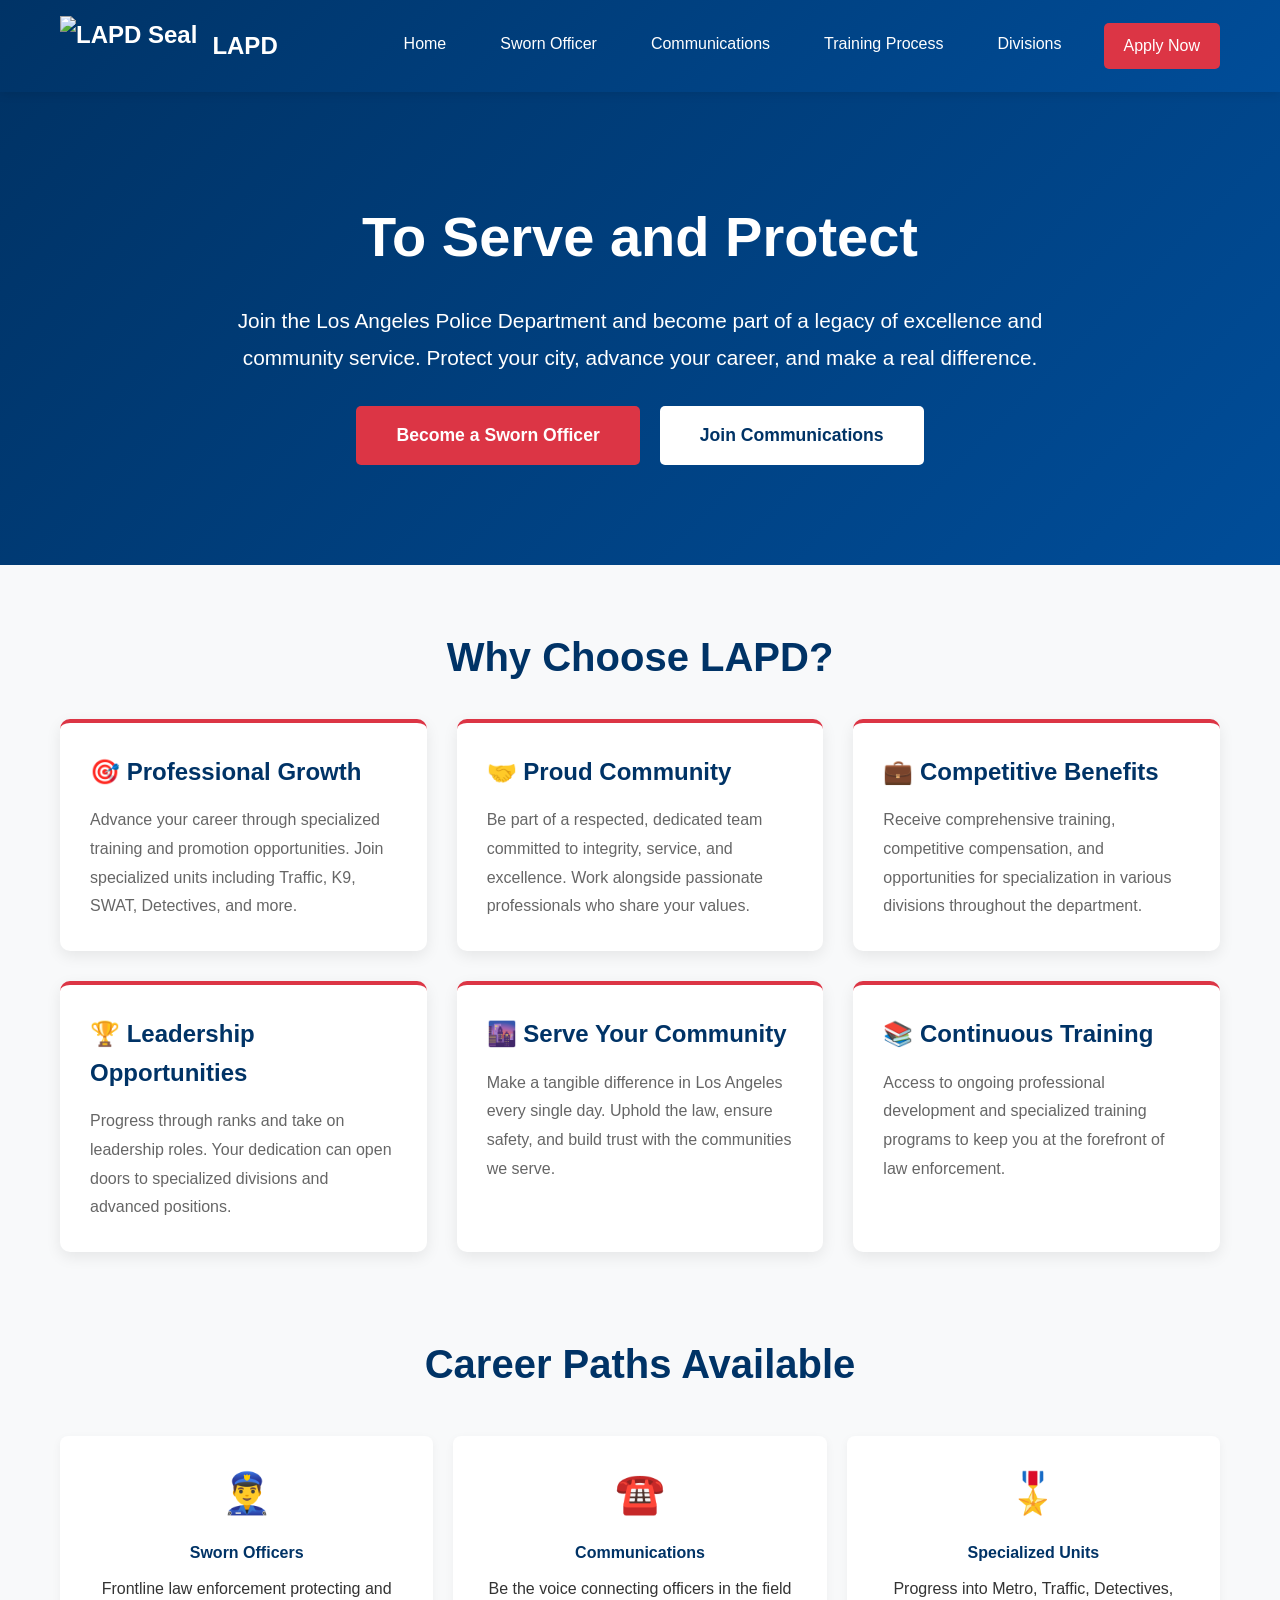
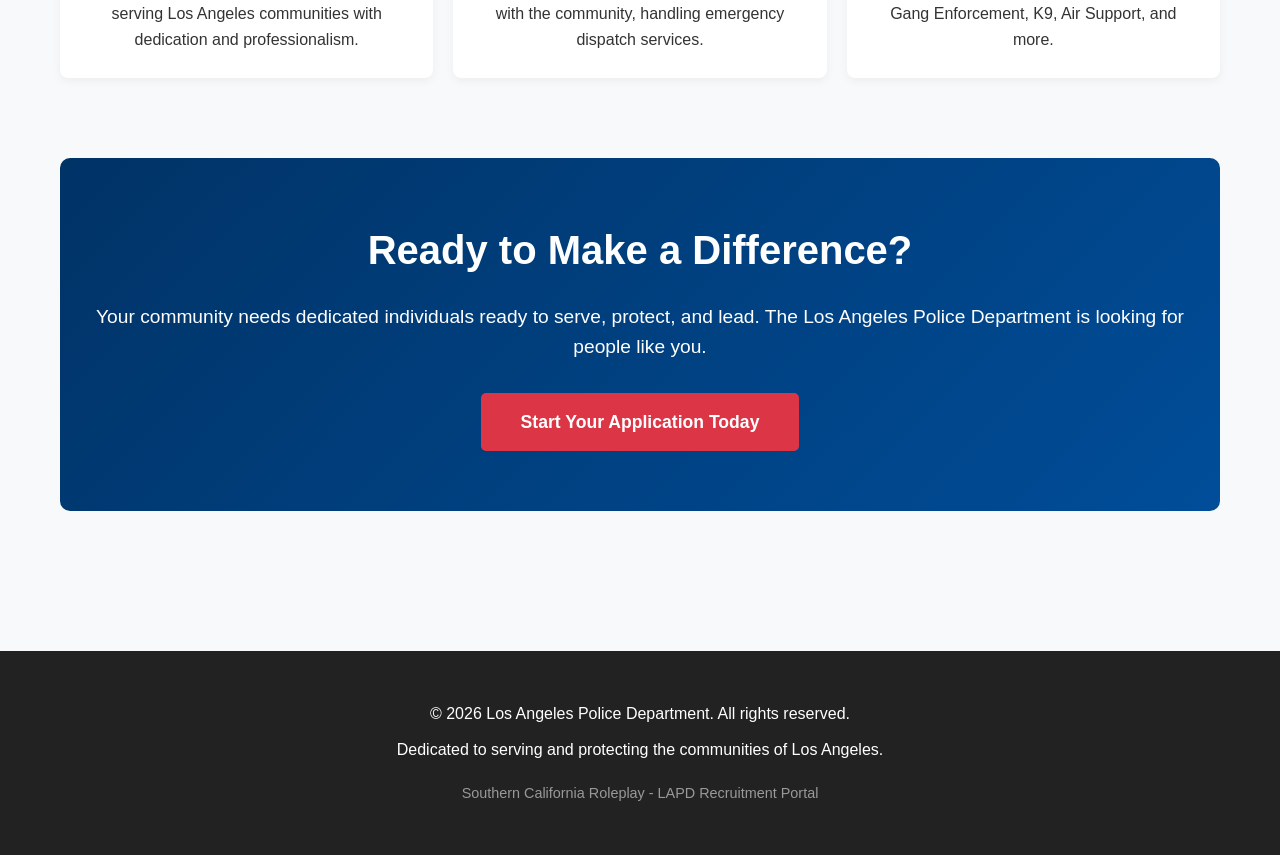
==== commit d2df6246: "Change hero heading to 'To Serve and Protect'" ====
--- a/index.html
+++ b/index.html
@@ -307,7 +307,7 @@
 
     <section class="hero">
         <div class="hero-content">
-            <h1>Serve • Protect • Lead</h1>
+            <h1>To Serve and Protect</h1>
             <p>Join the Los Angeles Police Department and become part of a legacy of excellence and community service. Protect your city, advance your career, and make a real difference.</p>
             <div class="hero-buttons">
                 <a href="sworn-officer.html" class="btn btn-primary">Become a Sworn Officer</a>
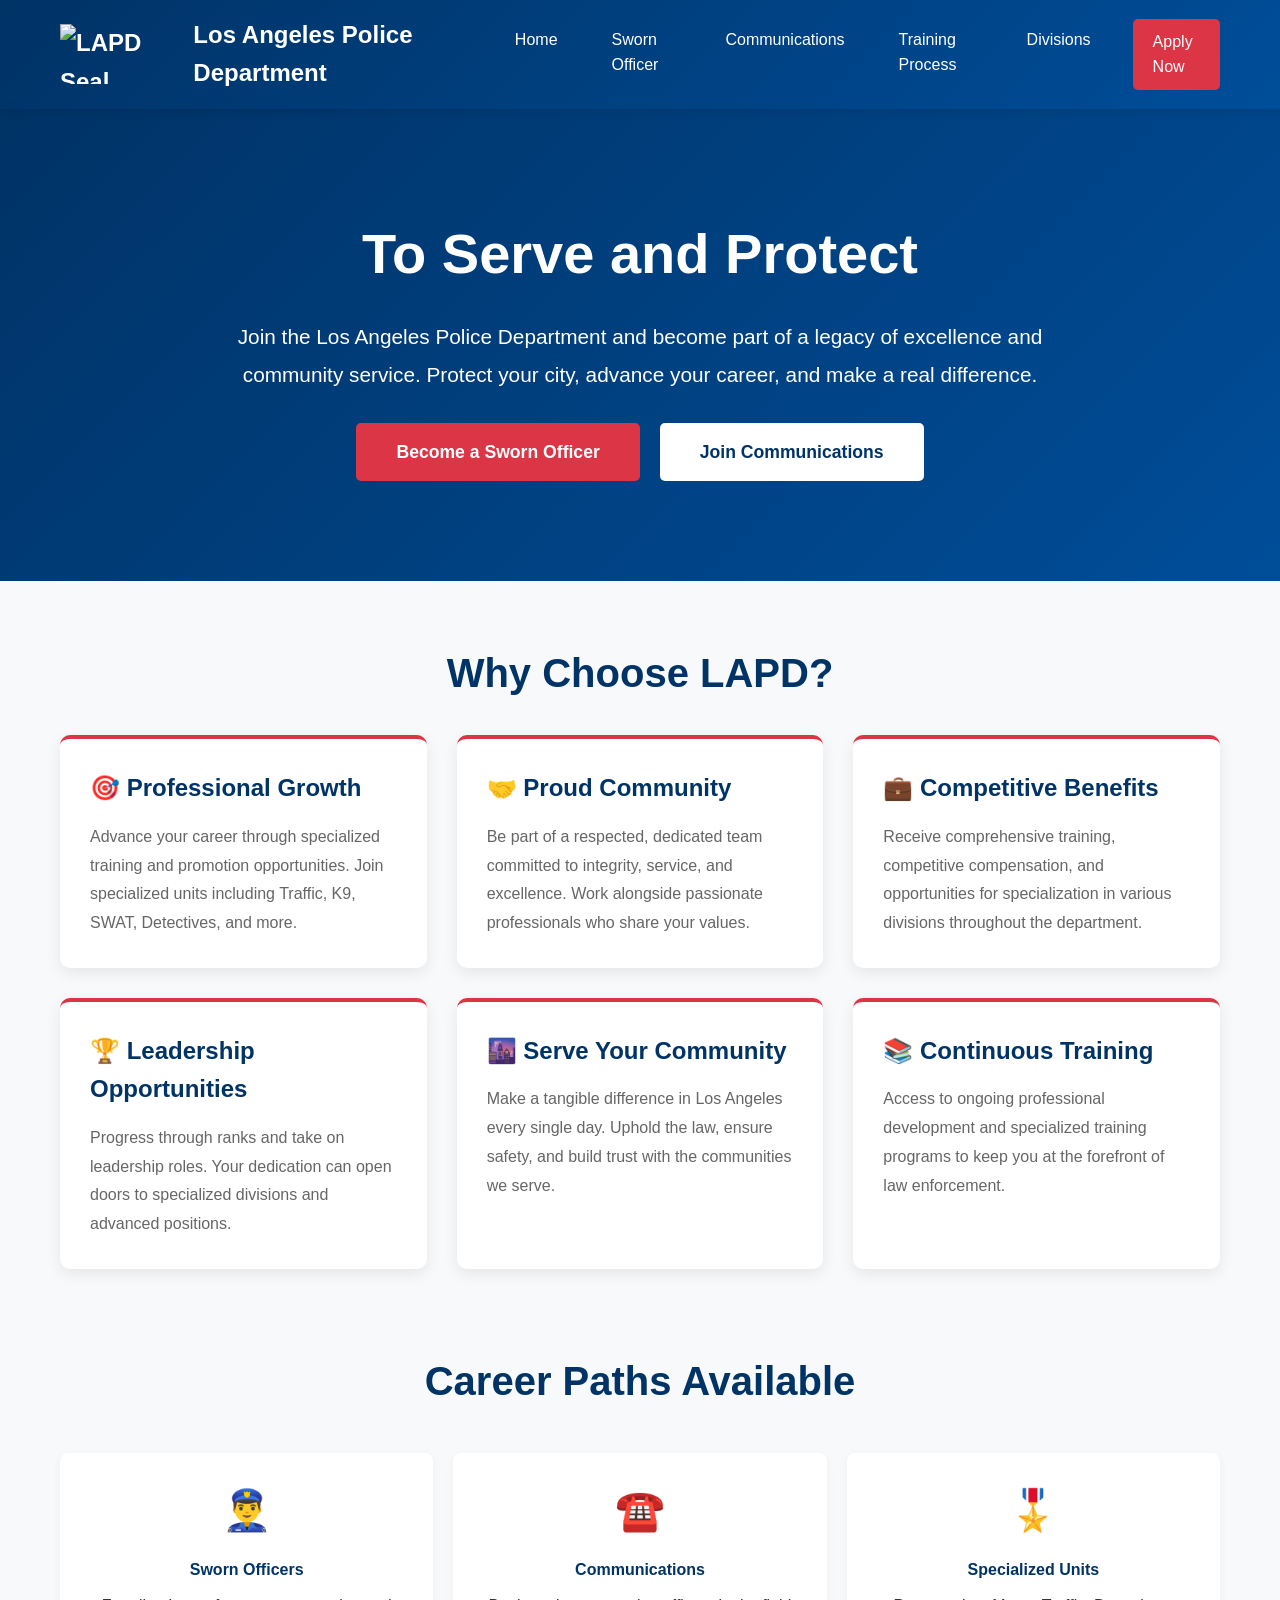
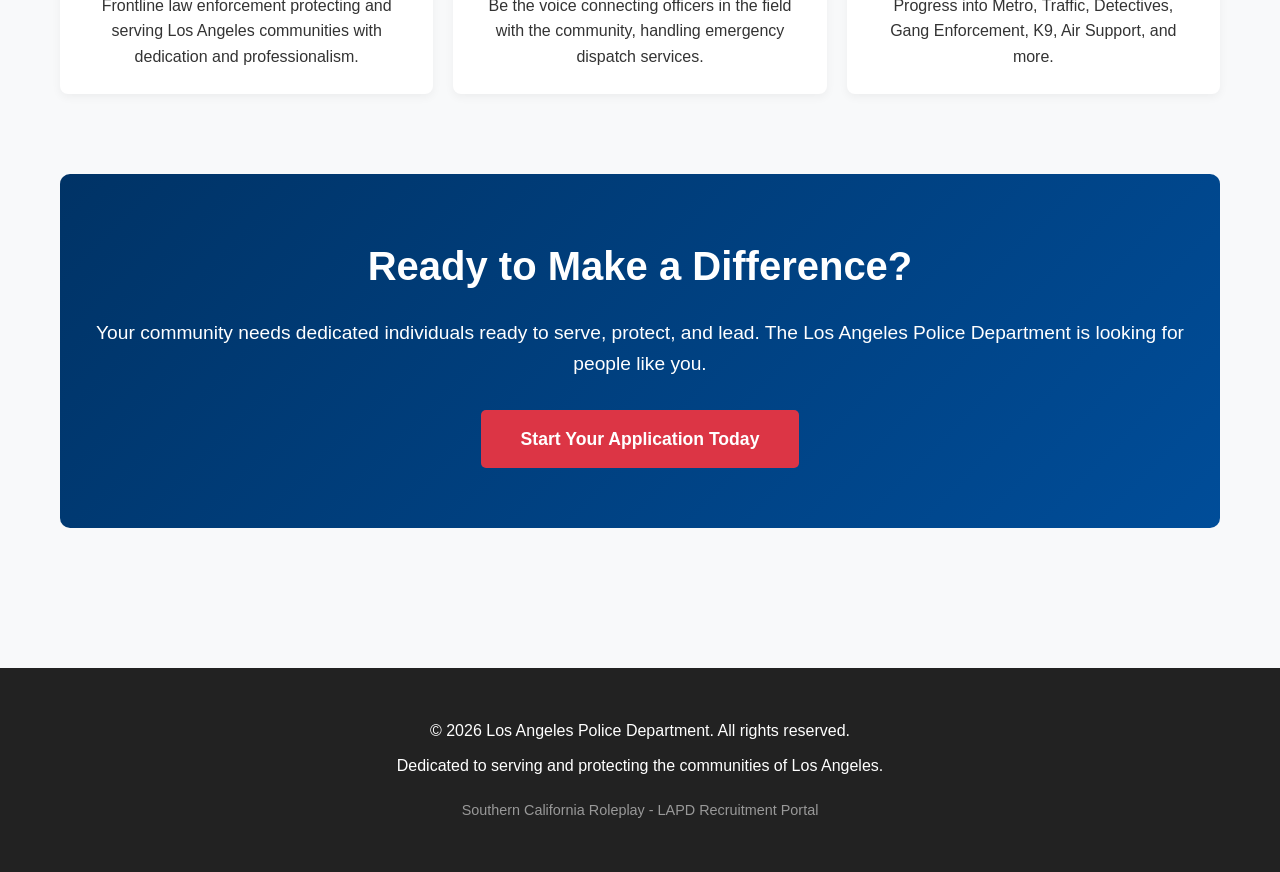
==== commit 3d96f898: "Update header logo text to full department name" ====
--- a/index.html
+++ b/index.html
@@ -292,7 +292,7 @@
         <div class="header-content">
             <div class="logo">
                 <img src="https://imgs.search.brave.com/Uksy3JBQ6Fc6BLzeH83DbgczmPlGqqbIhVcjA9YMeFY/rs:fit:860:0:0:0/g:ce/aHR0cHM6Ly91cGxv/YWQud2lraW1lZGlh/Lm9yZy93aWtpcGVk/aWEvY29tbW9ucy9h/L2FhL1NlYWxfb2Zf/dGhlX0xvc19Bbmdl/bGVzX1BvbGljZV9E/ZXBhcnRtZW50LnBu/Zw" alt="LAPD Seal">
-                <span>LAPD</span>
+                <span>Los Angeles Police Department</span>
             </div>
             <nav>
                 <a href="index.html">Home</a>
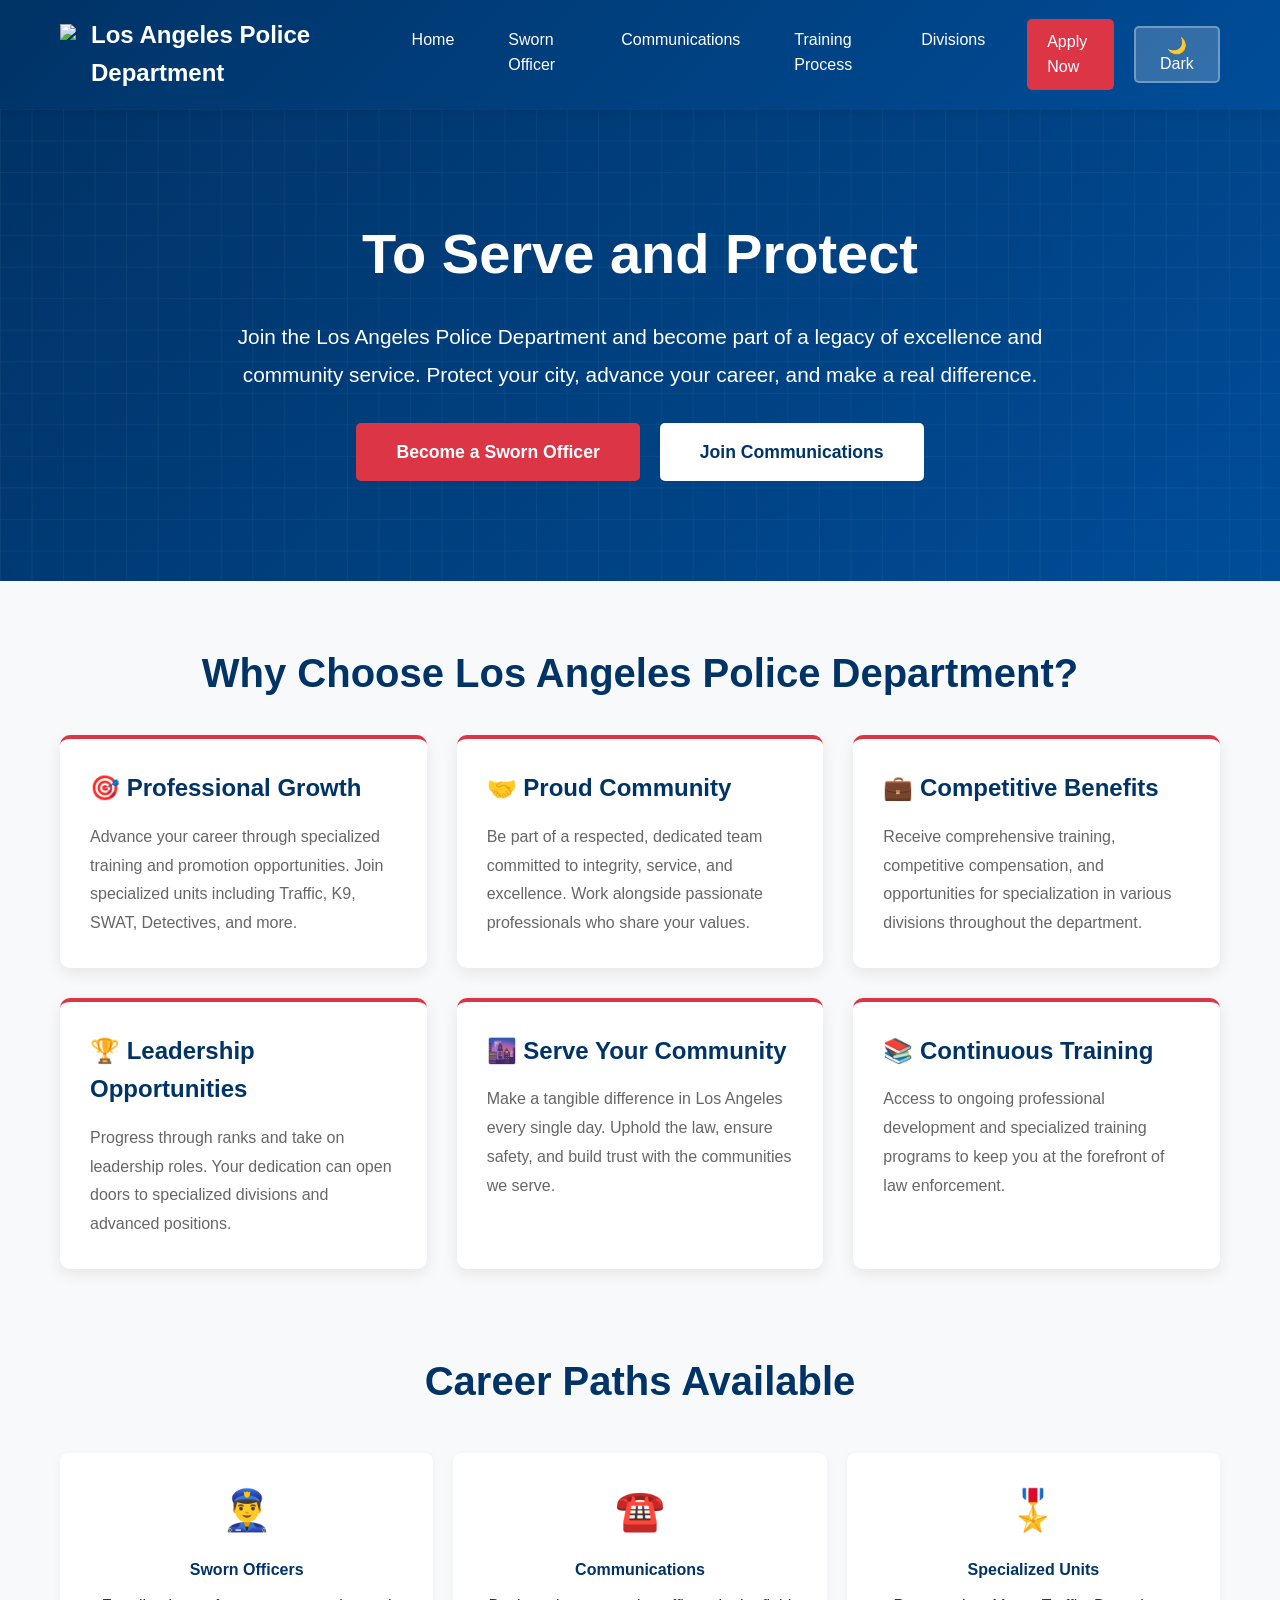
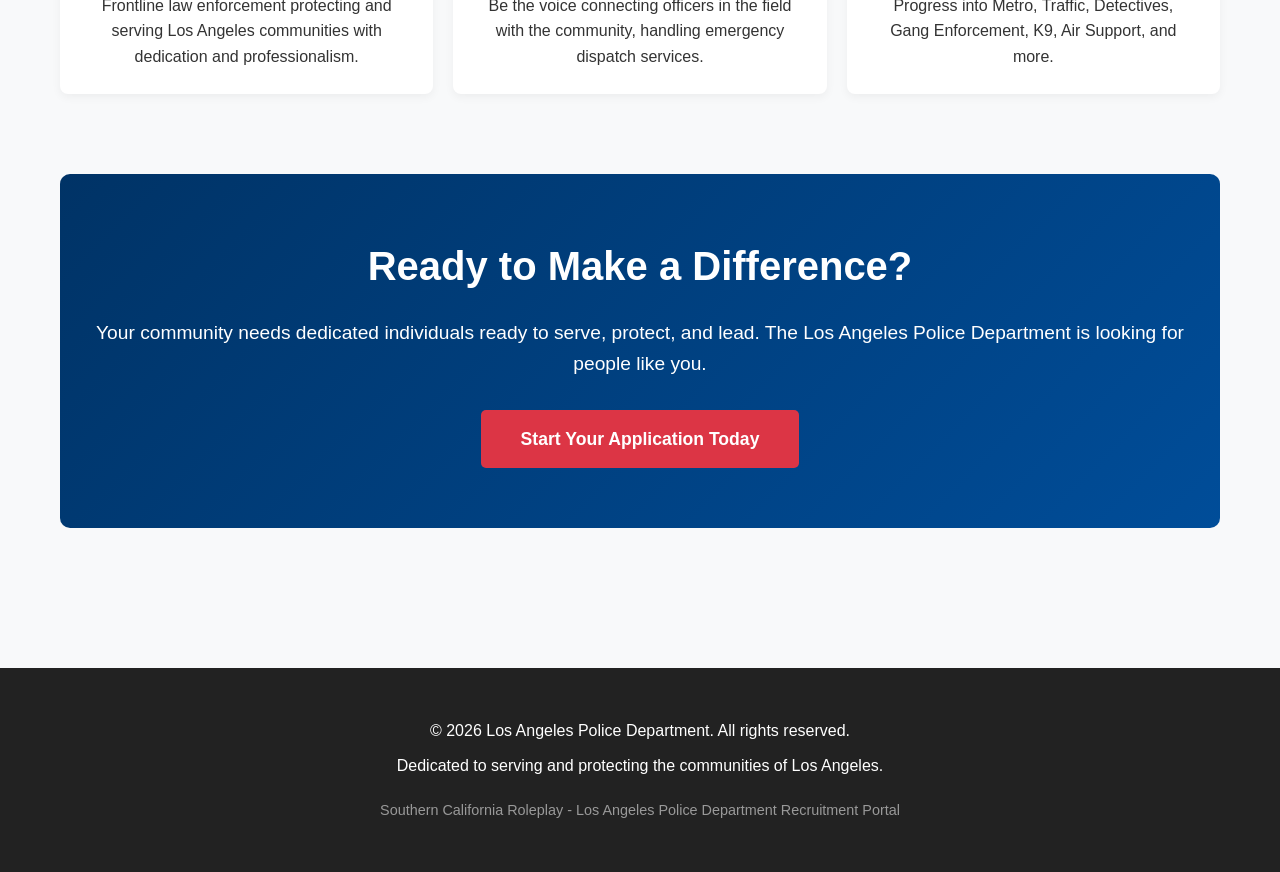
==== commit 3b2b65d1: "Add dark/light mode toggle and expand LAPD abbreviations to Los Angeles Police Department" ====
--- a/index.html
+++ b/index.html
@@ -4,7 +4,7 @@
     <meta charset="UTF-8">
     <meta name="viewport" content="width=device-width, initial-scale=1.0">
     <title>LAPD - Los Angeles Police Department</title>
-    <link rel="icon" type="image/png" href="https://imgs.search.brave.com/Uksy3JBQ6Fc6BLzeH83DbgczmPlGqqbIhVcjA9YMeFY/rs:fit:860:0:0:0/g:ce/aHR0cHM6Ly91cGxv/YWQud2lraW1lZGlh/Lm9yZy93aWtpcGVk/aWEvY29tbW9ucy9h/L2FhL1NlYWxfb2Zf/dGhlX0xvc19Bbmdl/bGVzX1BvbGljZV9E/ZXBhcnRtZW50LnBu/Zw">
+    <link rel="icon" type="image/png" href="https://imgs.search.brave.com/Uksy3JBQ6Fc6BLzeH83DbgczmPlGqqbIhVcjA9YMeFY/rs:fit:860:0:0:0/g:ce/aHR0cHM6Ly91cGxv/YWQud2lraW1lZGlh/Lm9yZy93aWtpcGVk/aWEvY29tbW9ucy9h/L2FhL0xvc19BbmdlbGVzX1BvbGljZV9EZXBhcnRtZW50X1NlYWwuc3Zn/LnBuZw">
     <style>
         * {
             margin: 0;
@@ -17,6 +17,12 @@
             line-height: 1.6;
             color: #333;
             background-color: #f8f9fa;
+            transition: background-color 0.3s ease, color 0.3s ease;
+        }
+
+        body.dark-mode {
+            color: #e0e0e0;
+            background-color: #1a1a1a;
         }
 
         header {
@@ -27,6 +33,11 @@
             top: 0;
             z-index: 1000;
             box-shadow: 0 2px 10px rgba(0,0,0,0.1);
+            transition: background 0.3s ease;
+        }
+
+        body.dark-mode header {
+            background: linear-gradient(135deg, #001a33 0%, #002d5c 100%);
         }
 
         .header-content {
@@ -51,6 +62,12 @@
             width: auto;
         }
 
+        .nav-container {
+            display: flex;
+            align-items: center;
+            gap: 20px;
+        }
+
         nav {
             display: flex;
             gap: 30px;
@@ -82,6 +99,26 @@
             background-color: #c82333 !important;
         }
 
+        .theme-toggle {
+            background-color: rgba(255,255,255,0.2);
+            border: 2px solid rgba(255,255,255,0.3);
+            color: white;
+            padding: 8px 16px;
+            border-radius: 5px;
+            cursor: pointer;
+            font-size: 1rem;
+            font-weight: 500;
+            transition: all 0.3s ease;
+            display: flex;
+            align-items: center;
+            gap: 8px;
+        }
+
+        .theme-toggle:hover {
+            background-color: rgba(255,255,255,0.3);
+            border-color: rgba(255,255,255,0.5);
+        }
+
         .hero {
             background: linear-gradient(135deg, #003366 0%, #004d99 100%);
             color: white;
@@ -89,6 +126,11 @@
             text-align: center;
             position: relative;
             overflow: hidden;
+            transition: background 0.3s ease;
+        }
+
+        body.dark-mode .hero {
+            background: linear-gradient(135deg, #001a33 0%, #002d5c 100%);
         }
 
         .hero::before {
@@ -98,7 +140,7 @@
             left: 0;
             right: 0;
             bottom: 0;
-            background: url('data:image/svg+xml,<svg xmlns="http://www.w3.org/2000/svg" viewBox="0 0 1200 600"><defs><pattern id="grid" width="40" height="40" patternUnits="userSpaceOnUse"><path d="M 40 0 L 0 0 0 40" fill="none" stroke="white" stroke-width="0.5" opacity="0.05"/></pattern></defs><rect width="1200" height="600" fill="url(%23grid)"/></svg>');
+            background: url('data:image/svg+xml,<svg xmlns="http://www.w3.org/2000/svg" viewBox="0 0 1200 600"><defs><pattern id="grid" width="40" height="40" patternUnits="userSpaceOnUse"><path d="M 40 0 L 0 0 0 40" fill="none" stroke="white" stroke-width="1"/></pattern></defs><rect width="1200" height="600" fill="url(%23grid)" /></svg>');
             opacity: 0.1;
         }
 
@@ -162,6 +204,15 @@
             box-shadow: 0 10px 25px rgba(0,51,102,0.2);
         }
 
+        body.dark-mode .btn-secondary {
+            background-color: #333;
+            color: #e0e0e0;
+        }
+
+        body.dark-mode .btn-secondary:hover {
+            background-color: #444;
+        }
+
         .content {
             max-width: 1200px;
             margin: 0 auto;
@@ -177,6 +228,11 @@
             color: #003366;
             margin-bottom: 30px;
             text-align: center;
+            transition: color 0.3s ease;
+        }
+
+        body.dark-mode .section-title {
+            color: #66b3ff;
         }
 
         .cards {
@@ -195,20 +251,39 @@
             border-top: 4px solid #dc3545;
         }
 
+        body.dark-mode .card {
+            background: #2a2a2a;
+            box-shadow: 0 5px 15px rgba(0,0,0,0.3);
+        }
+
         .card:hover {
             transform: translateY(-10px);
             box-shadow: 0 15px 30px rgba(0,0,0,0.15);
+        }
+
+        body.dark-mode .card:hover {
+            box-shadow: 0 15px 30px rgba(0,0,0,0.5);
         }
 
         .card h3 {
             color: #003366;
             margin-bottom: 15px;
             font-size: 1.5rem;
+            transition: color 0.3s ease;
+        }
+
+        body.dark-mode .card h3 {
+            color: #66b3ff;
         }
 
         .card p {
             color: #666;
             line-height: 1.8;
+            transition: color 0.3s ease;
+        }
+
+        body.dark-mode .card p {
+            color: #b0b0b0;
         }
 
         .features {
@@ -224,6 +299,12 @@
             border-radius: 8px;
             box-shadow: 0 3px 10px rgba(0,0,0,0.05);
             text-align: center;
+            transition: all 0.3s ease;
+        }
+
+        body.dark-mode .feature {
+            background: #2a2a2a;
+            box-shadow: 0 3px 10px rgba(0,0,0,0.3);
         }
 
         .feature-icon {
@@ -234,6 +315,15 @@
         .feature h4 {
             color: #003366;
             margin-bottom: 10px;
+            transition: color 0.3s ease;
+        }
+
+        body.dark-mode .feature h4 {
+            color: #66b3ff;
+        }
+
+        body.dark-mode .feature p {
+            color: #b0b0b0;
         }
 
         .cta-section {
@@ -243,6 +333,11 @@
             text-align: center;
             border-radius: 10px;
             margin-top: 60px;
+            transition: background 0.3s ease;
+        }
+
+        body.dark-mode .cta-section {
+            background: linear-gradient(135deg, #001a33 0%, #002d5c 100%);
         }
 
         .cta-section h2 {
@@ -261,6 +356,11 @@
             text-align: center;
             padding: 40px 20px;
             margin-top: 80px;
+            transition: background-color 0.3s ease;
+        }
+
+        body.dark-mode footer {
+            background-color: #111;
         }
 
         footer p {
@@ -268,9 +368,15 @@
         }
 
         @media (max-width: 768px) {
+            .nav-container {
+                flex-direction: column;
+                width: 100%;
+            }
+
             nav {
                 flex-direction: column;
                 gap: 10px;
+                width: 100%;
             }
 
             .hero h1 {
@@ -283,6 +389,16 @@
 
             .hero-buttons .btn {
                 width: 100%;
+            }
+
+            .header-content {
+                flex-direction: column;
+                gap: 15px;
+            }
+
+            .theme-toggle {
+                width: 100%;
+                justify-content: center;
             }
         }
     </style>
@@ -291,17 +407,20 @@
     <header>
         <div class="header-content">
             <div class="logo">
-                <img src="https://imgs.search.brave.com/Uksy3JBQ6Fc6BLzeH83DbgczmPlGqqbIhVcjA9YMeFY/rs:fit:860:0:0:0/g:ce/aHR0cHM6Ly91cGxv/YWQud2lraW1lZGlh/Lm9yZy93aWtpcGVk/aWEvY29tbW9ucy9h/L2FhL1NlYWxfb2Zf/dGhlX0xvc19Bbmdl/bGVzX1BvbGljZV9E/ZXBhcnRtZW50LnBu/Zw" alt="LAPD Seal">
+                <img src="https://imgs.search.brave.com/Uksy3JBQ6Fc6BLzeH83DbgczmPlGqqbIhVcjA9YMeFY/rs:fit:860:0:0:0/g:ce/aHR0cHM6Ly91cGxv/YWQud2lraW1lZGlh/Lm9yZy93aWtpcGVk/aWEvY29tbW9ucy9h/L2FhL0xvc19BbmdlbGVzX1BvbGljZV9EZXBhcnRtZW50X1NlYWwuc3Zn/LnBuZw">
                 <span>Los Angeles Police Department</span>
             </div>
-            <nav>
-                <a href="index.html">Home</a>
-                <a href="sworn-officer.html">Sworn Officer</a>
-                <a href="communications.html">Communications</a>
-                <a href="training.html">Training Process</a>
-                <a href="divisions.html">Divisions</a>
-                <a href="https://discord.gg/8QvbBnqUuB" class="apply-btn" target="_blank">Apply Now</a>
-            </nav>
+            <div class="nav-container">
+                <nav>
+                    <a href="index.html">Home</a>
+                    <a href="sworn-officer.html">Sworn Officer</a>
+                    <a href="communications.html">Communications</a>
+                    <a href="training.html">Training Process</a>
+                    <a href="divisions.html">Divisions</a>
+                    <a href="https://discord.gg/8QvbBnqUuB" class="apply-btn" target="_blank">Apply Now</a>
+                </nav>
+                <button class="theme-toggle" id="themeToggle">🌙 Dark</button>
+            </div>
         </div>
     </header>
 
@@ -318,7 +437,7 @@
 
     <div class="content">
         <section class="section">
-            <h2 class="section-title">Why Choose LAPD?</h2>
+            <h2 class="section-title">Why Choose Los Angeles Police Department?</h2>
             <div class="cards">
                 <div class="card">
                     <h3>🎯 Professional Growth</h3>
@@ -378,7 +497,36 @@
     <footer>
         <p>&copy; 2026 Los Angeles Police Department. All rights reserved.</p>
         <p>Dedicated to serving and protecting the communities of Los Angeles.</p>
-        <p style="margin-top: 20px; font-size: 0.9rem; color: #999;">Southern California Roleplay - LAPD Recruitment Portal</p>
+        <p style="margin-top: 20px; font-size: 0.9rem; color: #999;">Southern California Roleplay - Los Angeles Police Department Recruitment Portal</p>
     </footer>
+
+    <script>
+        const themeToggle = document.getElementById('themeToggle');
+        const htmlElement = document.documentElement;
+        const body = document.body;
+
+        // Check for saved theme preference or default to light mode
+        const currentTheme = localStorage.getItem('theme') || 'light';
+        
+        // Apply saved theme on page load
+        if (currentTheme === 'dark') {
+            body.classList.add('dark-mode');
+            themeToggle.textContent = '☀️ Light';
+        }
+
+        // Toggle theme on button click
+        themeToggle.addEventListener('click', () => {
+            body.classList.toggle('dark-mode');
+            
+            // Update button text
+            if (body.classList.contains('dark-mode')) {
+                themeToggle.textContent = '☀️ Light';
+                localStorage.setItem('theme', 'dark');
+            } else {
+                themeToggle.textContent = '🌙 Dark';
+                localStorage.setItem('theme', 'light');
+            }
+        });
+    </script>
 </body>
-</html>
+</html>
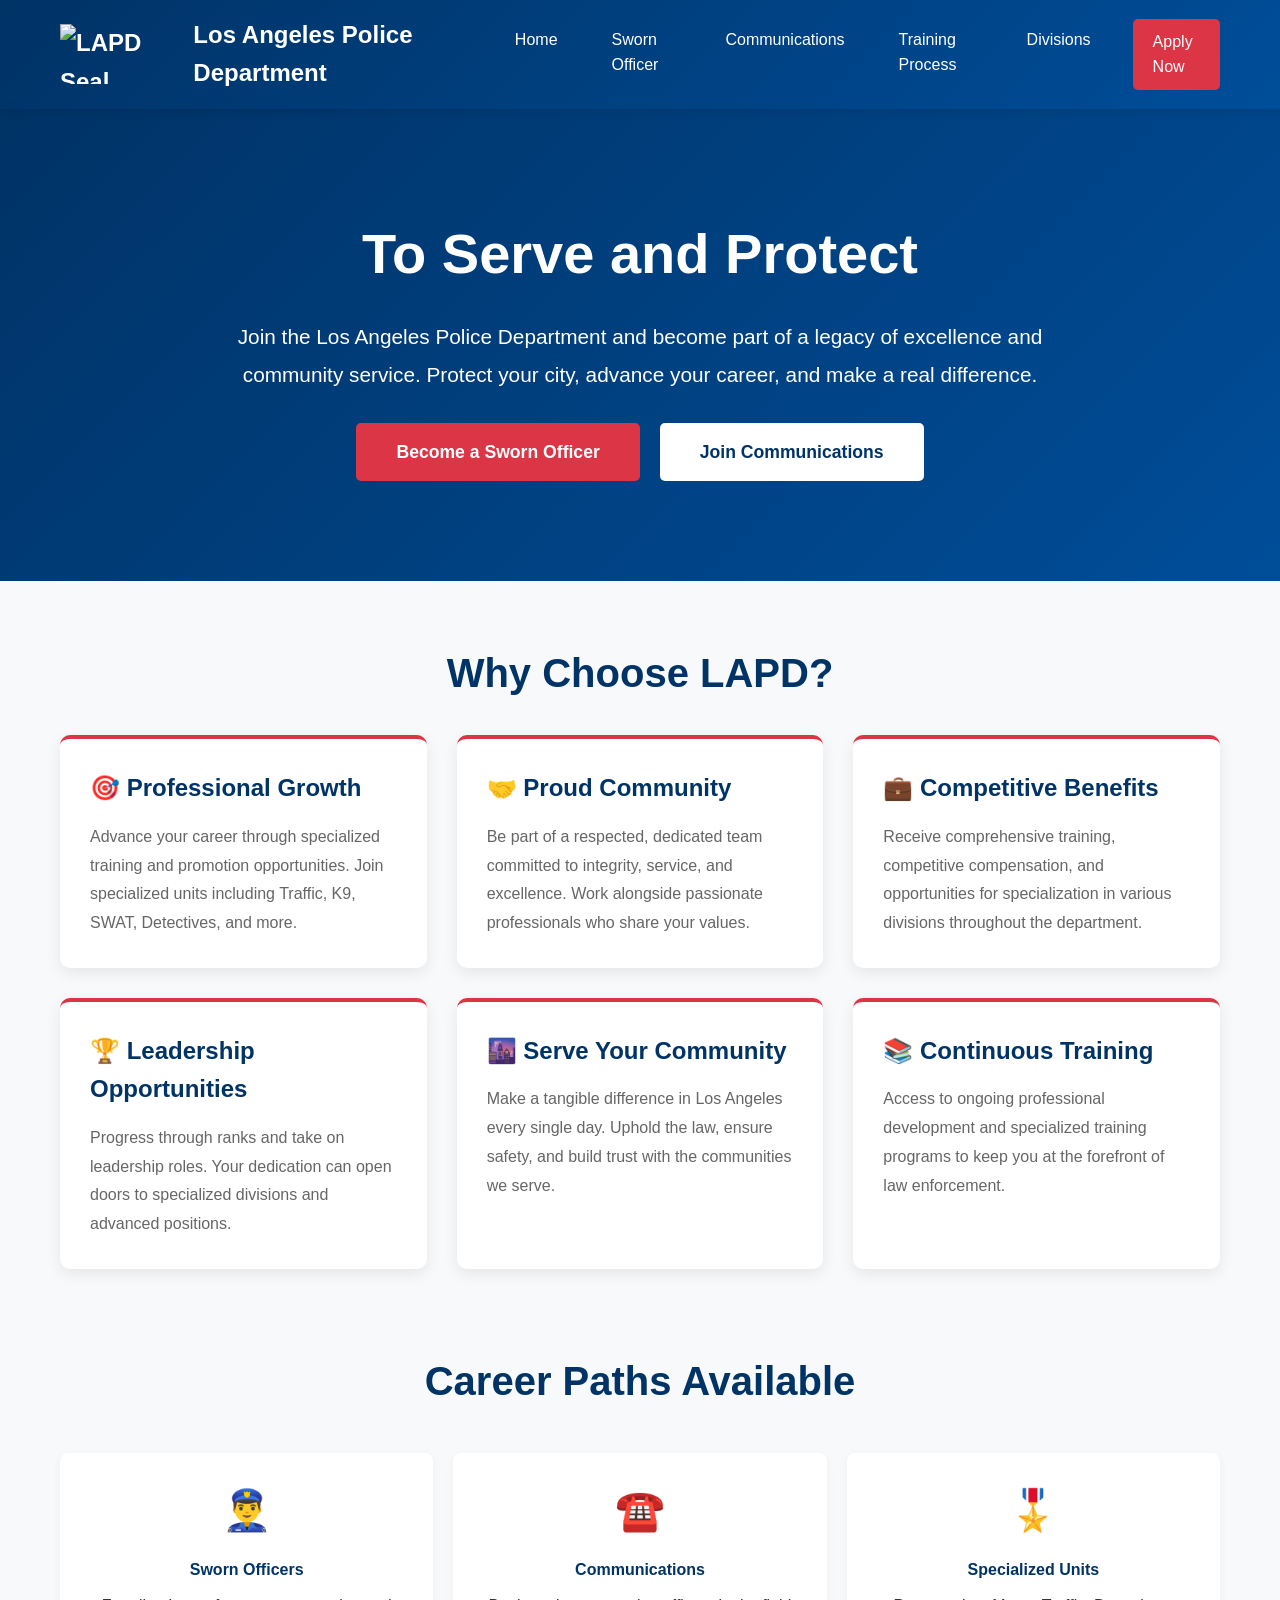
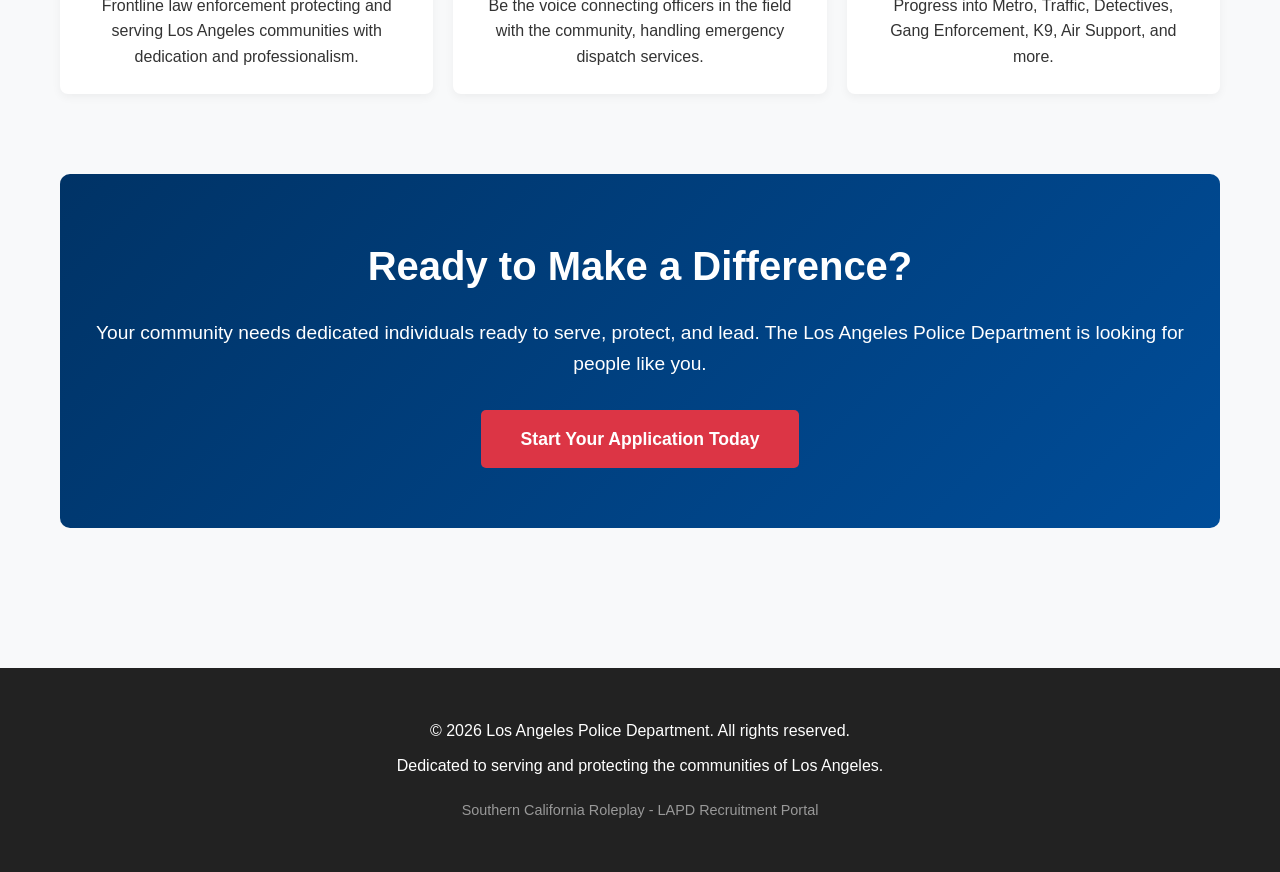
==== commit bdd299a4: "Update index.html" ====
--- a/index.html
+++ b/index.html
@@ -4,7 +4,7 @@
     <meta charset="UTF-8">
     <meta name="viewport" content="width=device-width, initial-scale=1.0">
     <title>LAPD - Los Angeles Police Department</title>
-    <link rel="icon" type="image/png" href="https://imgs.search.brave.com/Uksy3JBQ6Fc6BLzeH83DbgczmPlGqqbIhVcjA9YMeFY/rs:fit:860:0:0:0/g:ce/aHR0cHM6Ly91cGxv/YWQud2lraW1lZGlh/Lm9yZy93aWtpcGVk/aWEvY29tbW9ucy9h/L2FhL0xvc19BbmdlbGVzX1BvbGljZV9EZXBhcnRtZW50X1NlYWwuc3Zn/LnBuZw">
+    <link rel="icon" type="image/png" href="https://imgs.search.brave.com/Uksy3JBQ6Fc6BLzeH83DbgczmPlGqqbIhVcjA9YMeFY/rs:fit:860:0:0:0/g:ce/aHR0cHM6Ly91cGxv/YWQud2lraW1lZGlh/Lm9yZy93aWtpcGVk/aWEvY29tbW9ucy9h/L2FhL1NlYWxfb2Zf/dGhlX0xvc19Bbmdl/bGVzX1BvbGljZV9E/ZXBhcnRtZW50LnBu/Zw">
     <style>
         * {
             margin: 0;
@@ -17,12 +17,6 @@
             line-height: 1.6;
             color: #333;
             background-color: #f8f9fa;
-            transition: background-color 0.3s ease, color 0.3s ease;
-        }
-
-        body.dark-mode {
-            color: #e0e0e0;
-            background-color: #1a1a1a;
         }
 
         header {
@@ -33,11 +27,6 @@
             top: 0;
             z-index: 1000;
             box-shadow: 0 2px 10px rgba(0,0,0,0.1);
-            transition: background 0.3s ease;
-        }
-
-        body.dark-mode header {
-            background: linear-gradient(135deg, #001a33 0%, #002d5c 100%);
         }
 
         .header-content {
@@ -62,12 +51,6 @@
             width: auto;
         }
 
-        .nav-container {
-            display: flex;
-            align-items: center;
-            gap: 20px;
-        }
-
         nav {
             display: flex;
             gap: 30px;
@@ -99,26 +82,6 @@
             background-color: #c82333 !important;
         }
 
-        .theme-toggle {
-            background-color: rgba(255,255,255,0.2);
-            border: 2px solid rgba(255,255,255,0.3);
-            color: white;
-            padding: 8px 16px;
-            border-radius: 5px;
-            cursor: pointer;
-            font-size: 1rem;
-            font-weight: 500;
-            transition: all 0.3s ease;
-            display: flex;
-            align-items: center;
-            gap: 8px;
-        }
-
-        .theme-toggle:hover {
-            background-color: rgba(255,255,255,0.3);
-            border-color: rgba(255,255,255,0.5);
-        }
-
         .hero {
             background: linear-gradient(135deg, #003366 0%, #004d99 100%);
             color: white;
@@ -126,11 +89,6 @@
             text-align: center;
             position: relative;
             overflow: hidden;
-            transition: background 0.3s ease;
-        }
-
-        body.dark-mode .hero {
-            background: linear-gradient(135deg, #001a33 0%, #002d5c 100%);
         }
 
         .hero::before {
@@ -140,7 +98,7 @@
             left: 0;
             right: 0;
             bottom: 0;
-            background: url('data:image/svg+xml,<svg xmlns="http://www.w3.org/2000/svg" viewBox="0 0 1200 600"><defs><pattern id="grid" width="40" height="40" patternUnits="userSpaceOnUse"><path d="M 40 0 L 0 0 0 40" fill="none" stroke="white" stroke-width="1"/></pattern></defs><rect width="1200" height="600" fill="url(%23grid)" /></svg>');
+            background: url('data:image/svg+xml,<svg xmlns="http://www.w3.org/2000/svg" viewBox="0 0 1200 600"><defs><pattern id="grid" width="40" height="40" patternUnits="userSpaceOnUse"><path d="M 40 0 L 0 0 0 40" fill="none" stroke="white" stroke-width="0.5" opacity="0.05"/></pattern></defs><rect width="1200" height="600" fill="url(%23grid)"/></svg>');
             opacity: 0.1;
         }
 
@@ -204,15 +162,6 @@
             box-shadow: 0 10px 25px rgba(0,51,102,0.2);
         }
 
-        body.dark-mode .btn-secondary {
-            background-color: #333;
-            color: #e0e0e0;
-        }
-
-        body.dark-mode .btn-secondary:hover {
-            background-color: #444;
-        }
-
         .content {
             max-width: 1200px;
             margin: 0 auto;
@@ -228,11 +177,6 @@
             color: #003366;
             margin-bottom: 30px;
             text-align: center;
-            transition: color 0.3s ease;
-        }
-
-        body.dark-mode .section-title {
-            color: #66b3ff;
         }
 
         .cards {
@@ -251,39 +195,20 @@
             border-top: 4px solid #dc3545;
         }
 
-        body.dark-mode .card {
-            background: #2a2a2a;
-            box-shadow: 0 5px 15px rgba(0,0,0,0.3);
-        }
-
         .card:hover {
             transform: translateY(-10px);
             box-shadow: 0 15px 30px rgba(0,0,0,0.15);
-        }
-
-        body.dark-mode .card:hover {
-            box-shadow: 0 15px 30px rgba(0,0,0,0.5);
         }
 
         .card h3 {
             color: #003366;
             margin-bottom: 15px;
             font-size: 1.5rem;
-            transition: color 0.3s ease;
-        }
-
-        body.dark-mode .card h3 {
-            color: #66b3ff;
         }
 
         .card p {
             color: #666;
             line-height: 1.8;
-            transition: color 0.3s ease;
-        }
-
-        body.dark-mode .card p {
-            color: #b0b0b0;
         }
 
         .features {
@@ -299,12 +224,6 @@
             border-radius: 8px;
             box-shadow: 0 3px 10px rgba(0,0,0,0.05);
             text-align: center;
-            transition: all 0.3s ease;
-        }
-
-        body.dark-mode .feature {
-            background: #2a2a2a;
-            box-shadow: 0 3px 10px rgba(0,0,0,0.3);
         }
 
         .feature-icon {
@@ -315,15 +234,6 @@
         .feature h4 {
             color: #003366;
             margin-bottom: 10px;
-            transition: color 0.3s ease;
-        }
-
-        body.dark-mode .feature h4 {
-            color: #66b3ff;
-        }
-
-        body.dark-mode .feature p {
-            color: #b0b0b0;
         }
 
         .cta-section {
@@ -333,11 +243,6 @@
             text-align: center;
             border-radius: 10px;
             margin-top: 60px;
-            transition: background 0.3s ease;
-        }
-
-        body.dark-mode .cta-section {
-            background: linear-gradient(135deg, #001a33 0%, #002d5c 100%);
         }
 
         .cta-section h2 {
@@ -356,11 +261,6 @@
             text-align: center;
             padding: 40px 20px;
             margin-top: 80px;
-            transition: background-color 0.3s ease;
-        }
-
-        body.dark-mode footer {
-            background-color: #111;
         }
 
         footer p {
@@ -368,15 +268,9 @@
         }
 
         @media (max-width: 768px) {
-            .nav-container {
-                flex-direction: column;
-                width: 100%;
-            }
-
             nav {
                 flex-direction: column;
                 gap: 10px;
-                width: 100%;
             }
 
             .hero h1 {
@@ -389,16 +283,6 @@
 
             .hero-buttons .btn {
                 width: 100%;
-            }
-
-            .header-content {
-                flex-direction: column;
-                gap: 15px;
-            }
-
-            .theme-toggle {
-                width: 100%;
-                justify-content: center;
             }
         }
     </style>
@@ -407,20 +291,17 @@
     <header>
         <div class="header-content">
             <div class="logo">
-                <img src="https://imgs.search.brave.com/Uksy3JBQ6Fc6BLzeH83DbgczmPlGqqbIhVcjA9YMeFY/rs:fit:860:0:0:0/g:ce/aHR0cHM6Ly91cGxv/YWQud2lraW1lZGlh/Lm9yZy93aWtpcGVk/aWEvY29tbW9ucy9h/L2FhL0xvc19BbmdlbGVzX1BvbGljZV9EZXBhcnRtZW50X1NlYWwuc3Zn/LnBuZw">
+                <img src="https://imgs.search.brave.com/Uksy3JBQ6Fc6BLzeH83DbgczmPlGqqbIhVcjA9YMeFY/rs:fit:860:0:0:0/g:ce/aHR0cHM6Ly91cGxv/YWQud2lraW1lZGlh/Lm9yZy93aWtpcGVk/aWEvY29tbW9ucy9h/L2FhL1NlYWxfb2Zf/dGhlX0xvc19Bbmdl/bGVzX1BvbGljZV9E/ZXBhcnRtZW50LnBu/Zw" alt="LAPD Seal">
                 <span>Los Angeles Police Department</span>
             </div>
-            <div class="nav-container">
-                <nav>
-                    <a href="index.html">Home</a>
-                    <a href="sworn-officer.html">Sworn Officer</a>
-                    <a href="communications.html">Communications</a>
-                    <a href="training.html">Training Process</a>
-                    <a href="divisions.html">Divisions</a>
-                    <a href="https://discord.gg/8QvbBnqUuB" class="apply-btn" target="_blank">Apply Now</a>
-                </nav>
-                <button class="theme-toggle" id="themeToggle">🌙 Dark</button>
-            </div>
+            <nav>
+                <a href="index.html">Home</a>
+                <a href="sworn-officer.html">Sworn Officer</a>
+                <a href="communications.html">Communications</a>
+                <a href="training.html">Training Process</a>
+                <a href="divisions.html">Divisions</a>
+                <a href="https://discord.gg/8QvbBnqUuB" class="apply-btn" target="_blank">Apply Now</a>
+            </nav>
         </div>
     </header>
 
@@ -437,7 +318,7 @@
 
     <div class="content">
         <section class="section">
-            <h2 class="section-title">Why Choose Los Angeles Police Department?</h2>
+            <h2 class="section-title">Why Choose LAPD?</h2>
             <div class="cards">
                 <div class="card">
                     <h3>🎯 Professional Growth</h3>
@@ -497,36 +378,7 @@
     <footer>
         <p>&copy; 2026 Los Angeles Police Department. All rights reserved.</p>
         <p>Dedicated to serving and protecting the communities of Los Angeles.</p>
-        <p style="margin-top: 20px; font-size: 0.9rem; color: #999;">Southern California Roleplay - Los Angeles Police Department Recruitment Portal</p>
+        <p style="margin-top: 20px; font-size: 0.9rem; color: #999;">Southern California Roleplay - LAPD Recruitment Portal</p>
     </footer>
-
-    <script>
-        const themeToggle = document.getElementById('themeToggle');
-        const htmlElement = document.documentElement;
-        const body = document.body;
-
-        // Check for saved theme preference or default to light mode
-        const currentTheme = localStorage.getItem('theme') || 'light';
-        
-        // Apply saved theme on page load
-        if (currentTheme === 'dark') {
-            body.classList.add('dark-mode');
-            themeToggle.textContent = '☀️ Light';
-        }
-
-        // Toggle theme on button click
-        themeToggle.addEventListener('click', () => {
-            body.classList.toggle('dark-mode');
-            
-            // Update button text
-            if (body.classList.contains('dark-mode')) {
-                themeToggle.textContent = '☀️ Light';
-                localStorage.setItem('theme', 'dark');
-            } else {
-                themeToggle.textContent = '🌙 Dark';
-                localStorage.setItem('theme', 'light');
-            }
-        });
-    </script>
 </body>
-</html>+</html>
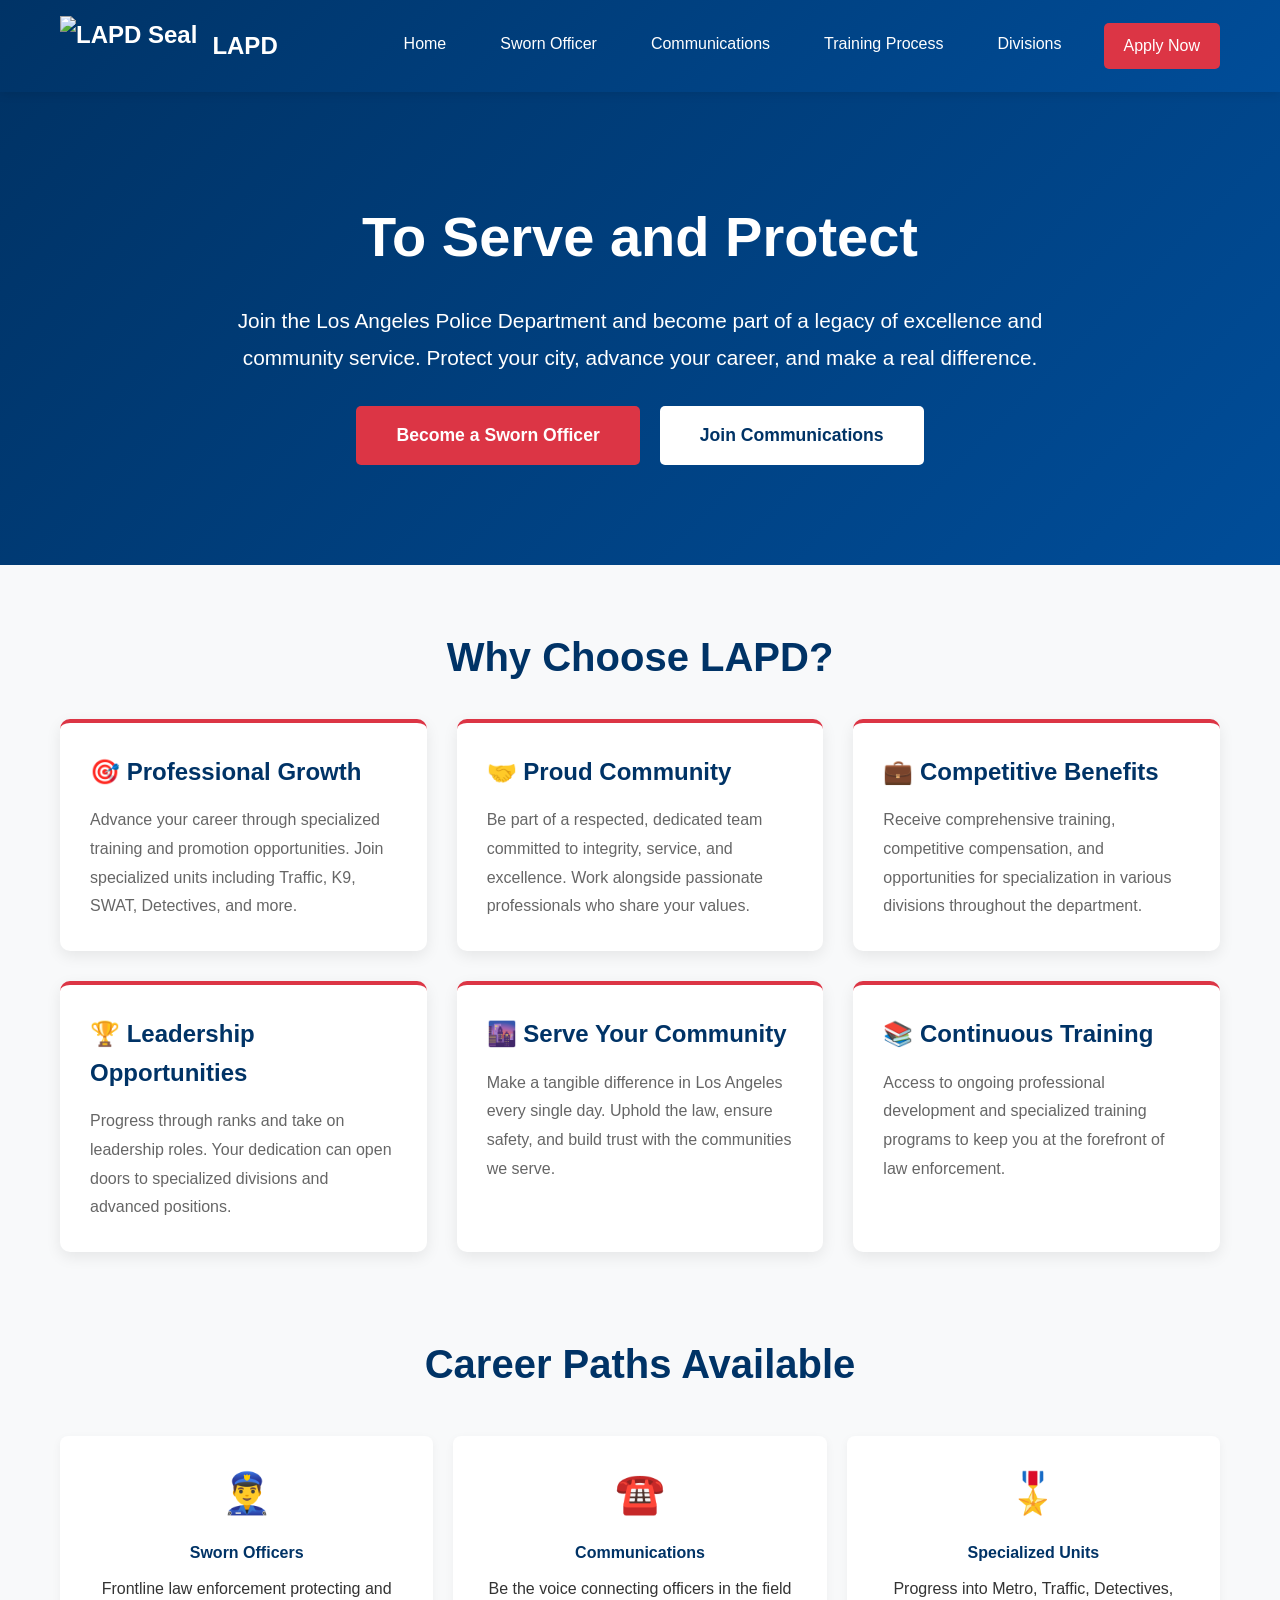
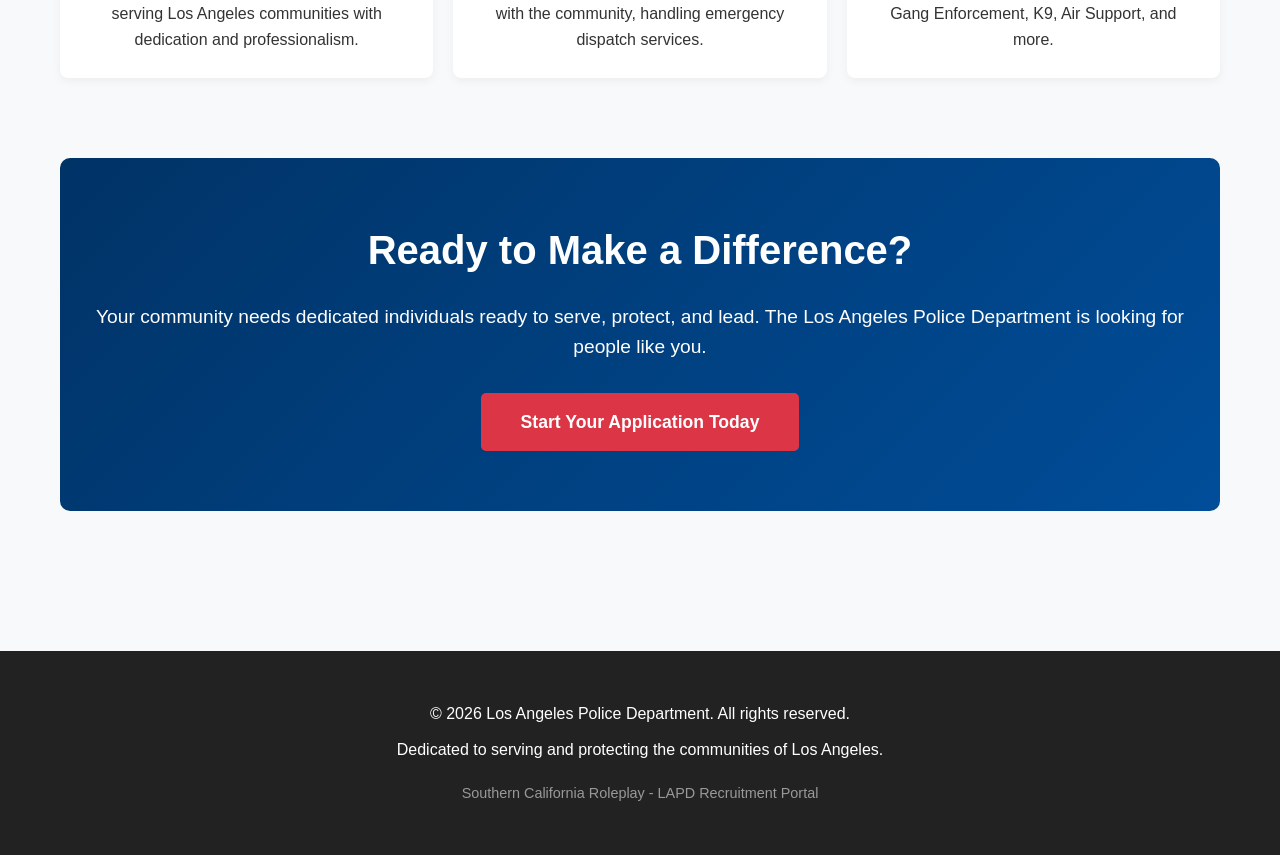
==== commit 622b3732: "Update index.html Fixed lacking of abreviation" ====
--- a/index.html
+++ b/index.html
@@ -292,7 +292,7 @@
         <div class="header-content">
             <div class="logo">
                 <img src="https://imgs.search.brave.com/Uksy3JBQ6Fc6BLzeH83DbgczmPlGqqbIhVcjA9YMeFY/rs:fit:860:0:0:0/g:ce/aHR0cHM6Ly91cGxv/YWQud2lraW1lZGlh/Lm9yZy93aWtpcGVk/aWEvY29tbW9ucy9h/L2FhL1NlYWxfb2Zf/dGhlX0xvc19Bbmdl/bGVzX1BvbGljZV9E/ZXBhcnRtZW50LnBu/Zw" alt="LAPD Seal">
-                <span>Los Angeles Police Department</span>
+                <span>LAPD</span>
             </div>
             <nav>
                 <a href="index.html">Home</a>
